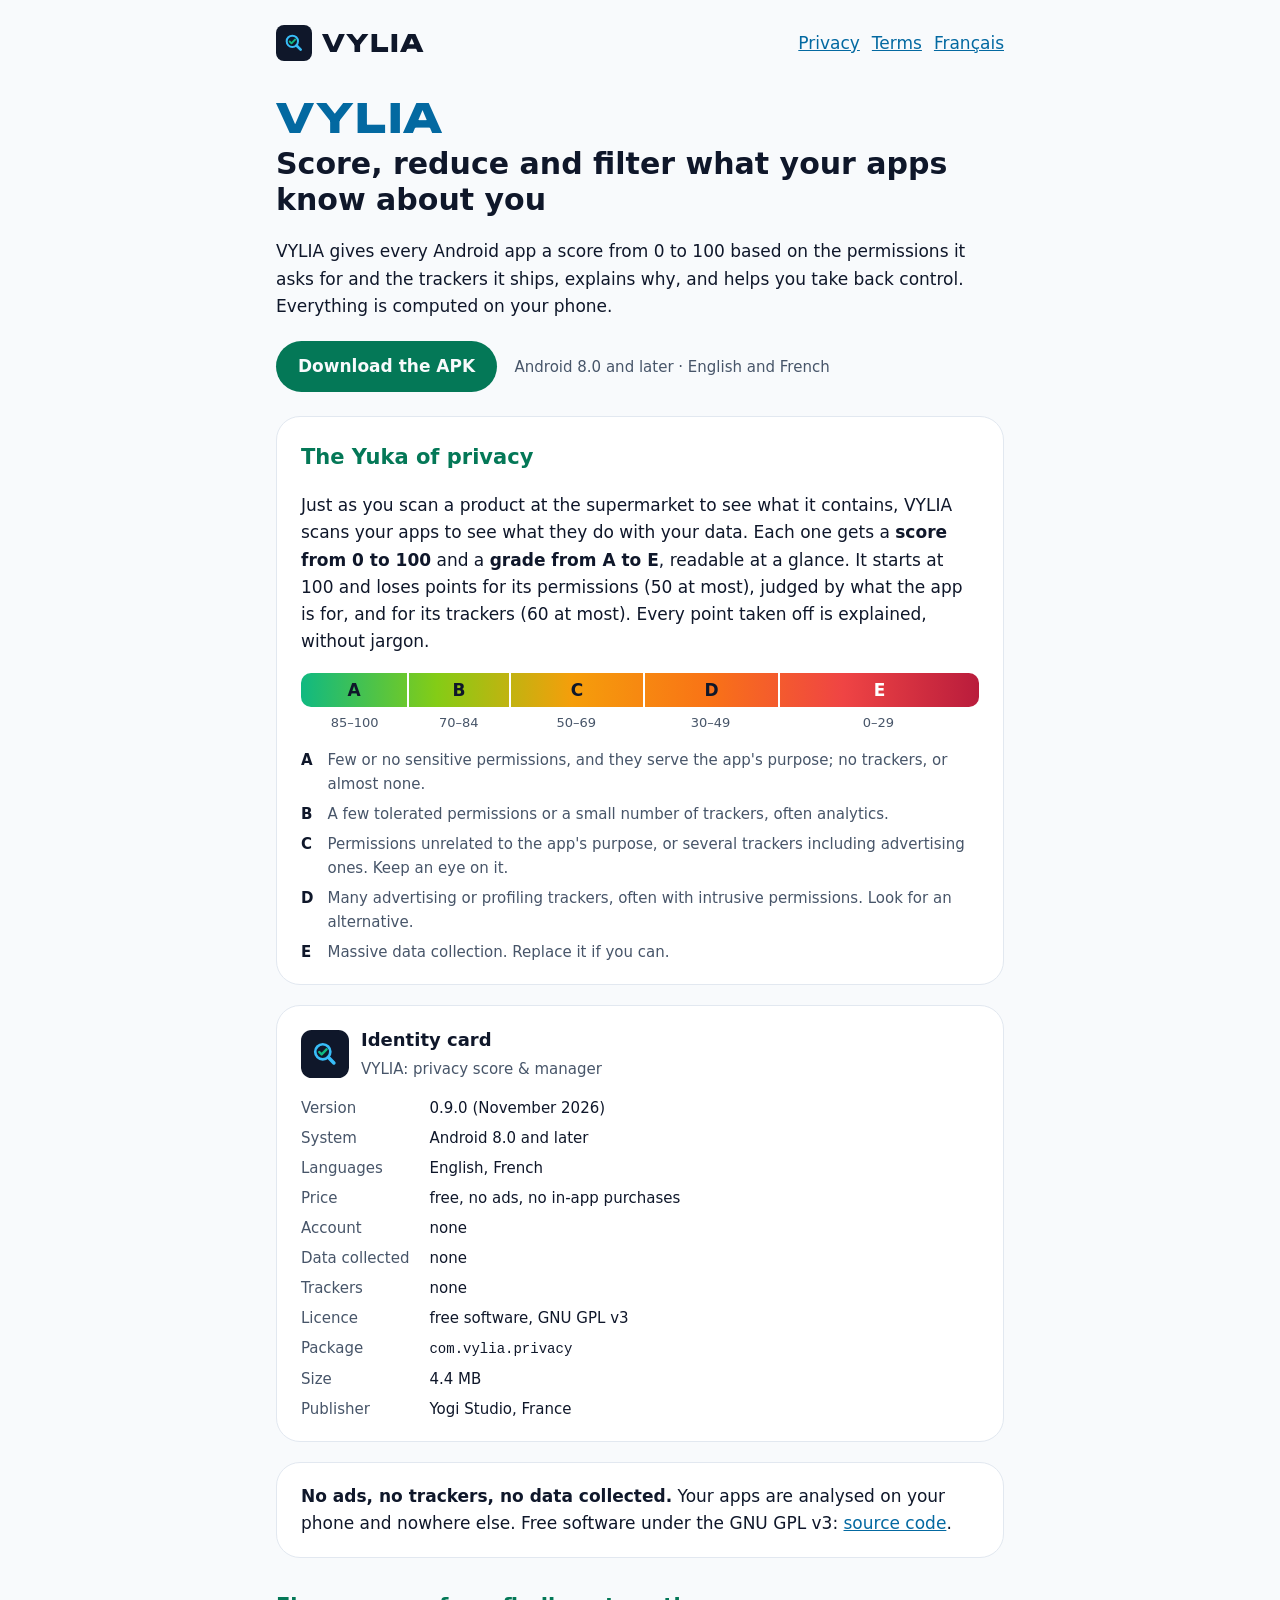
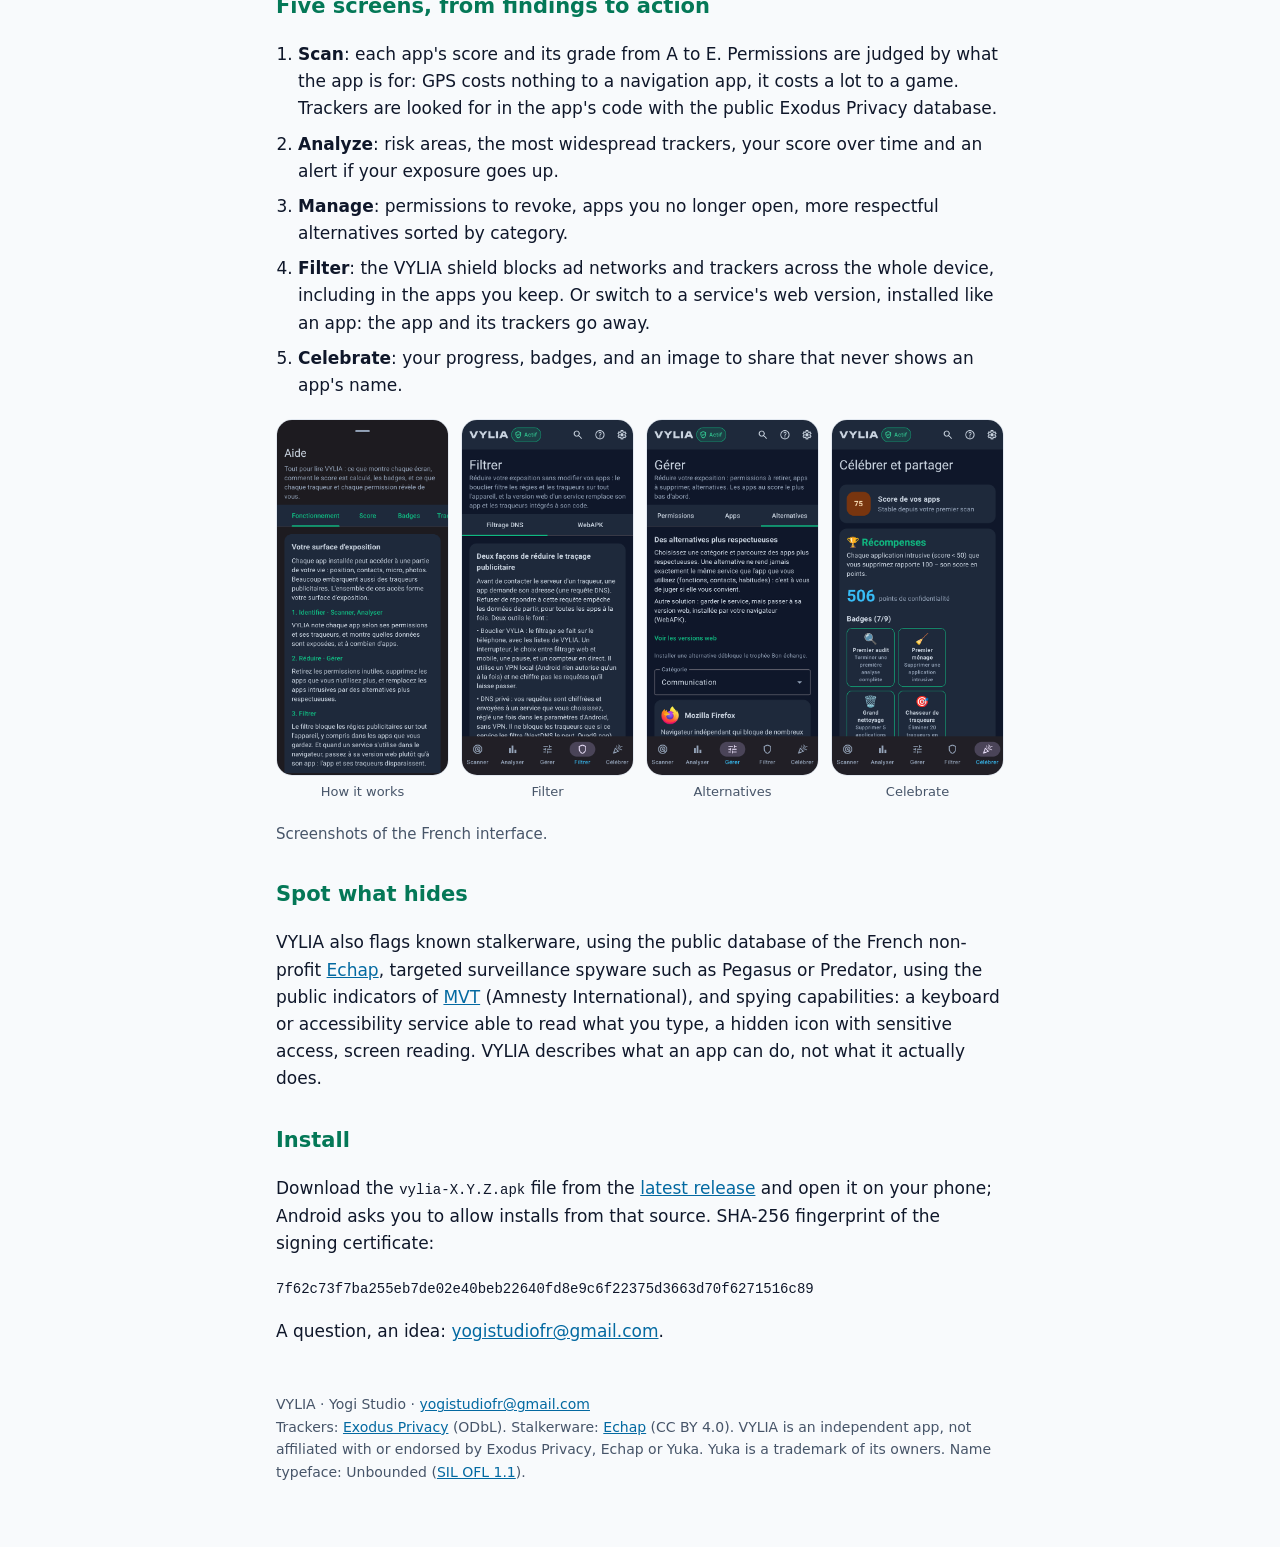
==== index.html @ 3c00b160 "Logiciels espions de surveillance ciblée (indicateurs MVT) : accueil, confidentialité, conditions Co" ====
<!doctype html>
<html lang="en">
<head>
<meta charset="utf-8">
<meta name="viewport" content="width=device-width, initial-scale=1">
<meta http-equiv="Content-Security-Policy" content="default-src 'none'; style-src 'self'; img-src 'self'; font-src 'self'; base-uri 'none'; form-action 'none'">
<meta name="referrer" content="no-referrer">
<title>VYLIA: privacy score &amp; manager</title>
<meta name="description" content="VYLIA scores your Android apps by their permissions and trackers, helps you clean up and filters ad networks. 100% on your phone, free software.">
<link rel="icon" href="assets/logo.svg" type="image/svg+xml">
<link rel="stylesheet" href="style.css">
</head>
<body>
<main>
<header>
  <a class="logo" href="./"><img src="assets/logo.svg" alt="" width="36" height="36"><span class="wordmark">VYLIA</span></a>
  <nav><a href="privacy.html">Privacy</a><a href="terms.html">Terms</a><a href="fr/" hreflang="fr" lang="fr">Français</a></nav>
</header>

<h1><span class="wordmark">VYLIA</span>Score, reduce and filter what your apps know about you</h1>
<p>VYLIA gives every Android app a score from 0 to 100 based on the permissions it asks for and the trackers it ships,
explains why, and helps you take back control. Everything is computed on your phone.</p>
<p><a class="button" href="https://github.com/GuillaumeCHR/VYLIA/releases/latest">Download the APK</a>
<span class="muted">Android 8.0 and later · English and French</span></p>

<section class="card" aria-labelledby="pitch-en">
  <h2 id="pitch-en">The Yuka of privacy</h2>
  <p>Just as you scan a product at the supermarket to see what it contains, VYLIA scans your apps to see what they do with
  your data. Each one gets a <strong>score from 0 to 100</strong> and a <strong>grade from A to E</strong>, readable at a
  glance. It starts at 100 and loses points for its permissions (50 at most), judged by what the app is for, and for its
  trackers (60 at most). Every point taken off is explained, without jargon.</p>
  <div class="scale" role="img" aria-label="Grade scale: A from 85 to 100, B from 70 to 84, C from 50 to 69, D from 30 to 49, E from 0 to 29">
    <span class="band-a">A</span><span class="band-b">B</span><span class="band-c">C</span><span class="band-d">D</span><span class="band-e">E</span>
  </div>
  <div class="scale-legend" aria-hidden="true"><span class="band-a">85–100</span><span class="band-b">70–84</span><span class="band-c">50–69</span><span class="band-d">30–49</span><span class="band-e">0–29</span></div>
  <dl class="grades">
    <dt>A</dt><dd>Few or no sensitive permissions, and they serve the app's purpose; no trackers, or almost none.</dd>
    <dt>B</dt><dd>A few tolerated permissions or a small number of trackers, often analytics.</dd>
    <dt>C</dt><dd>Permissions unrelated to the app's purpose, or several trackers including advertising ones. Keep an eye on it.</dd>
    <dt>D</dt><dd>Many advertising or profiling trackers, often with intrusive permissions. Look for an alternative.</dd>
    <dt>E</dt><dd>Massive data collection. Replace it if you can.</dd>
  </dl>
</section>

<section class="card" aria-labelledby="idcard-en">
  <div class="idcard-title"><img src="assets/logo.svg" alt="" width="48" height="48">
    <div><strong id="idcard-en">Identity card</strong><span class="muted">VYLIA: privacy score &amp; manager</span></div></div>
  <dl class="idcard">
    <dt>Version</dt><dd>0.9.0 (November 2026)</dd>
    <dt>System</dt><dd>Android 8.0 and later</dd>
    <dt>Languages</dt><dd>English, French</dd>
    <dt>Price</dt><dd>free, no ads, no in-app purchases</dd>
    <dt>Account</dt><dd>none</dd>
    <dt>Data collected</dt><dd>none</dd>
    <dt>Trackers</dt><dd>none</dd>
    <dt>Licence</dt><dd>free software, GNU GPL v3</dd>
    <dt>Package</dt><dd><code>com.vylia.privacy</code></dd>
    <dt>Size</dt><dd>4.4 MB</dd>
    <dt>Publisher</dt><dd>Yogi Studio, France</dd>
  </dl>
</section>

<div class="card">
  <strong>No ads, no trackers, no data collected.</strong> Your apps are analysed on your phone and nowhere else.
  Free software under the GNU GPL v3: <a href="https://github.com/GuillaumeCHR/VYLIA">source code</a>.
</div>

<h2>Five screens, from findings to action</h2>
<ol class="steps">
  <li><strong>Scan</strong>: each app's score and its grade from A to E. Permissions are judged by what the app is for:
    GPS costs nothing to a navigation app, it costs a lot to a game. Trackers are looked for in the app's code with the
    public Exodus Privacy database.</li>
  <li><strong>Analyze</strong>: risk areas, the most widespread trackers, your score over time and an alert if your
    exposure goes up.</li>
  <li><strong>Manage</strong>: permissions to revoke, apps you no longer open, more respectful alternatives sorted by
    category.</li>
  <li><strong>Filter</strong>: the VYLIA shield blocks ad networks and trackers across the whole device, including in the
    apps you keep. Or switch to a service's web version, installed like an app: the app and its trackers go away.</li>
  <li><strong>Celebrate</strong>: your progress, badges, and an image to share that never shows an app's name.</li>
</ol>

<div class="shots">
  <figure><img src="screenshots/aide-fonctionnement.png" width="540" height="1119" alt="How VYLIA works: your exposure surface, then Identify, Reduce, Filter (French interface)"><figcaption>How it works</figcaption></figure>
  <figure><img src="screenshots/filtrer.png" width="540" height="1119" alt="Filter: the VYLIA shield and private DNS (French interface)"><figcaption>Filter</figcaption></figure>
  <figure><img src="screenshots/alternatives.png" width="540" height="1119" alt="Alternatives by category, with their Google Play rating (French interface)"><figcaption>Alternatives</figcaption></figure>
  <figure><img src="screenshots/celebrer.png" width="540" height="1119" alt="Celebrate and share: score, points and badges (French interface)"><figcaption>Celebrate</figcaption></figure>
</div>
<p class="muted">Screenshots of the French interface.</p>

<h2>Spot what hides</h2>
<p>VYLIA also flags known stalkerware, using the public database of the French non-profit
<a href="https://echap.eu.org/">Echap</a>, targeted surveillance spyware such as Pegasus or Predator, using the public
indicators of <a href="https://github.com/mvt-project/mvt-indicators">MVT</a> (Amnesty International), and spying capabilities: a keyboard or accessibility service able to read
what you type, a hidden icon with sensitive access, screen reading. VYLIA describes what an app can do, not what it
actually does.</p>

<h2>Install</h2>
<p>Download the <code>vylia-X.Y.Z.apk</code> file from the
<a href="https://github.com/GuillaumeCHR/VYLIA/releases/latest">latest release</a> and open it on your phone; Android
asks you to allow installs from that source. SHA-256 fingerprint of the signing certificate:</p>
<p><code>7f62c73f7ba255eb7de02e40beb22640fd8e9c6f22375d3663d70f6271516c89</code></p>
<p>A question, an idea: <a href="mailto:yogistudiofr@gmail.com">yogistudiofr@gmail.com</a>.</p>

<footer>VYLIA · Yogi Studio · <a href="mailto:yogistudiofr@gmail.com">yogistudiofr@gmail.com</a><br>
Trackers: <a href="https://exodus-privacy.eu.org/">Exodus Privacy</a> (ODbL). Stalkerware: <a href="https://echap.eu.org/">Echap</a> (CC BY 4.0).
VYLIA is an independent app, not affiliated with or endorsed by Exodus Privacy, Echap or Yuka. Yuka is a trademark of its owners.
Name typeface: Unbounded (<a href="assets/unbounded-OFL.txt">SIL OFL 1.1</a>).</footer>
</main>
</body>
</html>
---- style.css ----
@font-face { font-family: "Unbounded VYLIA"; src: url("assets/unbounded-vylia.woff2") format("woff2"); font-weight: 400 900; font-display: swap; }
:root { --bg: #F8FAFC; --surface: #FFFFFF; --text: #0F172A; --muted: #475569; --primary: #047857; --accent: #0369A1; --line: #E2E8F0; }
@media (prefers-color-scheme: dark) { :root { --bg: #0F172A; --surface: #1E293B; --text: #E2E8F0; --muted: #94A3B8; --primary: #10B981; --accent: #38BDF8; --line: #334155; } }
* { box-sizing: border-box; }
body { margin: 0; background: var(--bg); color: var(--text); font: 17px/1.6 system-ui, -apple-system, "Segoe UI", Roboto, sans-serif; }
main { max-width: 760px; margin: 0 auto; padding: 24px 16px 64px; }
header { display: flex; justify-content: space-between; align-items: center; gap: 12px; flex-wrap: wrap; }
.logo { display: inline-flex; align-items: center; gap: 10px; text-decoration: none; color: var(--text); }
.logo img { width: 36px; height: 36px; }
.wordmark { font-family: "Unbounded VYLIA", system-ui, sans-serif; font-weight: 800; font-size: 24px; letter-spacing: .04em; }
nav a { color: var(--accent); margin-left: 12px; }
h1 { font-size: 30px; line-height: 1.2; margin-top: 32px; }
h1 .wordmark { display: block; font-size: 40px; color: var(--accent); margin-bottom: 4px; }
h2 { font-size: 21px; margin-top: 32px; color: var(--primary); }
.card { background: var(--surface); border: 1px solid var(--line); border-radius: 24px; padding: 20px 24px; margin: 20px 0; }
.muted { color: var(--muted); font-size: 15px; }
a { color: var(--accent); }
code { font-size: 14px; word-break: break-all; }
.button { display: inline-block; background: var(--primary); color: var(--bg); font-weight: 600; text-decoration: none; padding: 12px 22px; border-radius: 999px; margin: 4px 12px 4px 0; }
.steps { padding-left: 22px; }
.steps li { margin: 8px 0; }
.shots { display: grid; grid-template-columns: repeat(4, 1fr); gap: 12px; margin: 20px 0; }
.shots figure { margin: 0; }
.shots img { width: 100%; height: auto; border-radius: 16px; border: 1px solid var(--line); display: block; }
.shots figcaption { font-size: 13px; color: var(--muted); text-align: center; margin-top: 6px; }
@media (max-width: 560px) { .shots { grid-template-columns: 1fr 1fr; } }
footer { margin-top: 48px; font-size: 14px; color: var(--muted); }
.idcard { display: grid; grid-template-columns: auto 1fr; gap: 6px 20px; margin: 0; }
.idcard dt { color: var(--muted); font-size: 15px; }
.idcard dd { margin: 0; font-size: 15px; }
.idcard-title { display: flex; align-items: center; gap: 12px; margin-bottom: 14px; }
.idcard-title img { width: 48px; height: 48px; }
.idcard-title strong { display: block; font-size: 18px; }
@media (max-width: 480px) { .idcard { grid-template-columns: 1fr; gap: 0; } .idcard dd { margin-bottom: 8px; } }
.scale { display: flex; height: 34px; border-radius: 10px; overflow: hidden; margin: 18px 0 6px;
  background: linear-gradient(90deg, #10B981 0%, #84CC16 20%, #F59E0B 40%, #F97316 60%, #EF4444 80%, #B91C3C 100%); }
.scale span { display: grid; place-items: center; font-weight: 800; color: #0F172A; border-right: 2px solid var(--surface); }
.scale span:last-child { border-right: 0; color: #FFFFFF; }
.band-a { flex: 16; } .band-b { flex: 15; } .band-c { flex: 20; } .band-d { flex: 20; } .band-e { flex: 30; }
.scale-legend { display: flex; text-align: center; font-size: 13px; color: var(--muted); margin-bottom: 14px; }
.grades { display: grid; grid-template-columns: auto 1fr; gap: 6px 14px; margin: 0; font-size: 15px; }
.grades dt { font-weight: 800; }
.grades dd { margin: 0; color: var(--muted); }
.card h2 { margin-top: 4px; }
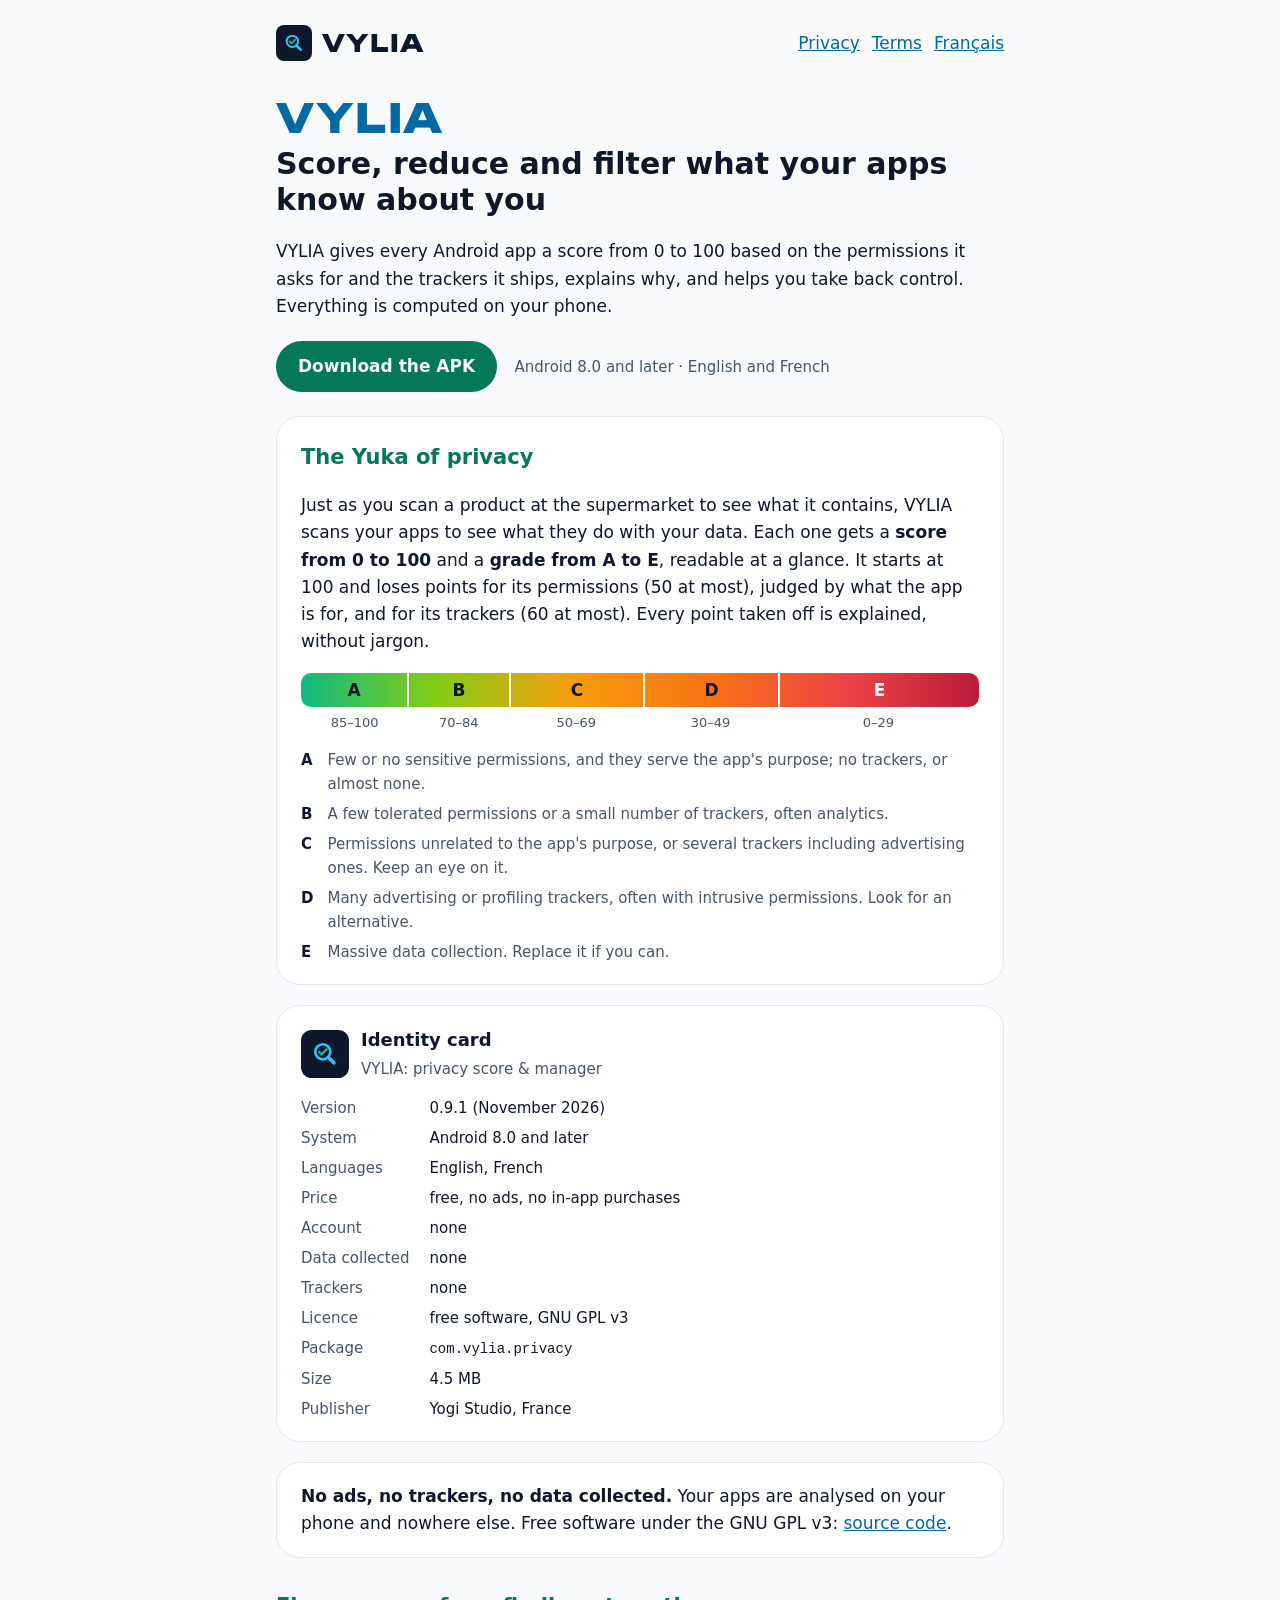
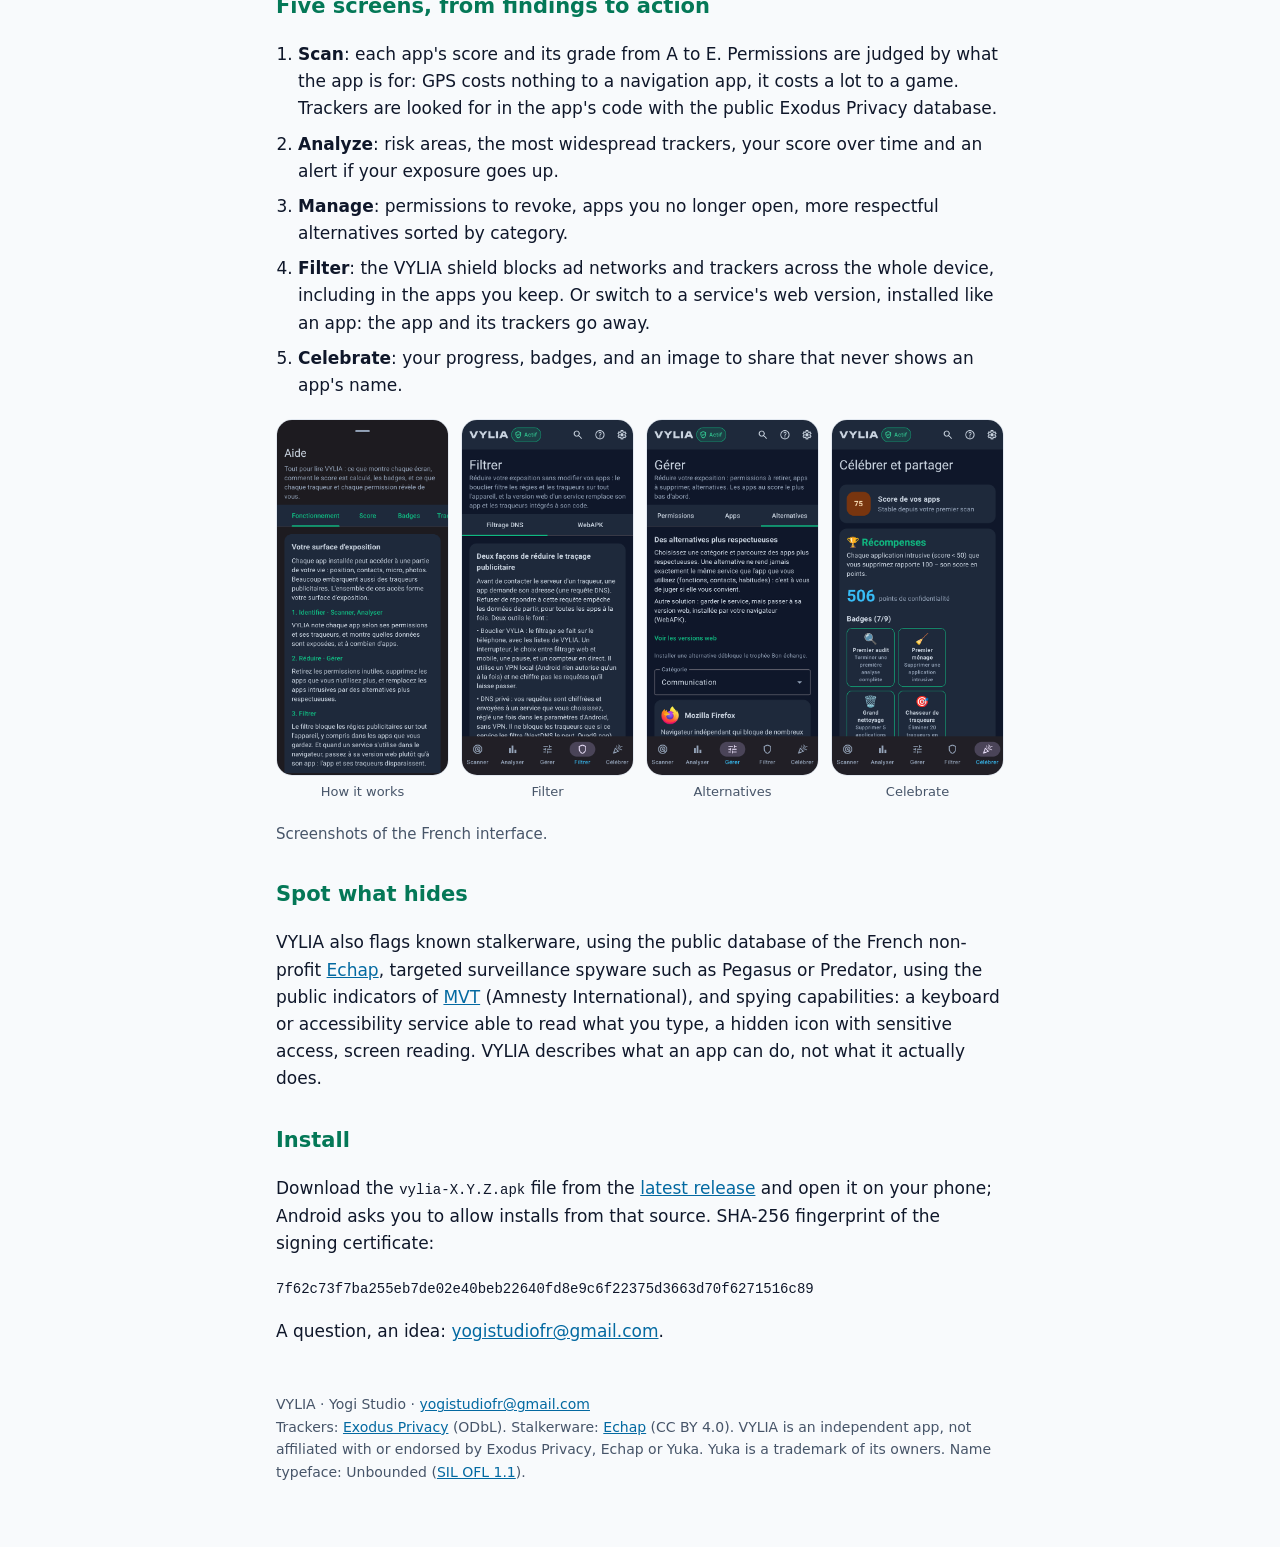
==== commit 743b16a8: "Carte d'identité : version 0.9.1 Co-Authored-By: Claude Opus 5.5 <noreply@anthropic.com>" ====
--- a/index.html
+++ b/index.html
@@ -46,7 +46,7 @@
   <div class="idcard-title"><img src="assets/logo.svg" alt="" width="48" height="48">
     <div><strong id="idcard-en">Identity card</strong><span class="muted">VYLIA: privacy score &amp; manager</span></div></div>
   <dl class="idcard">
-    <dt>Version</dt><dd>0.9.0 (November 2026)</dd>
+    <dt>Version</dt><dd>0.9.1 (November 2026)</dd>
     <dt>System</dt><dd>Android 8.0 and later</dd>
     <dt>Languages</dt><dd>English, French</dd>
     <dt>Price</dt><dd>free, no ads, no in-app purchases</dd>
@@ -55,7 +55,7 @@
     <dt>Trackers</dt><dd>none</dd>
     <dt>Licence</dt><dd>free software, GNU GPL v3</dd>
     <dt>Package</dt><dd><code>com.vylia.privacy</code></dd>
-    <dt>Size</dt><dd>4.4 MB</dd>
+    <dt>Size</dt><dd>4.5 MB</dd>
     <dt>Publisher</dt><dd>Yogi Studio, France</dd>
   </dl>
 </section>
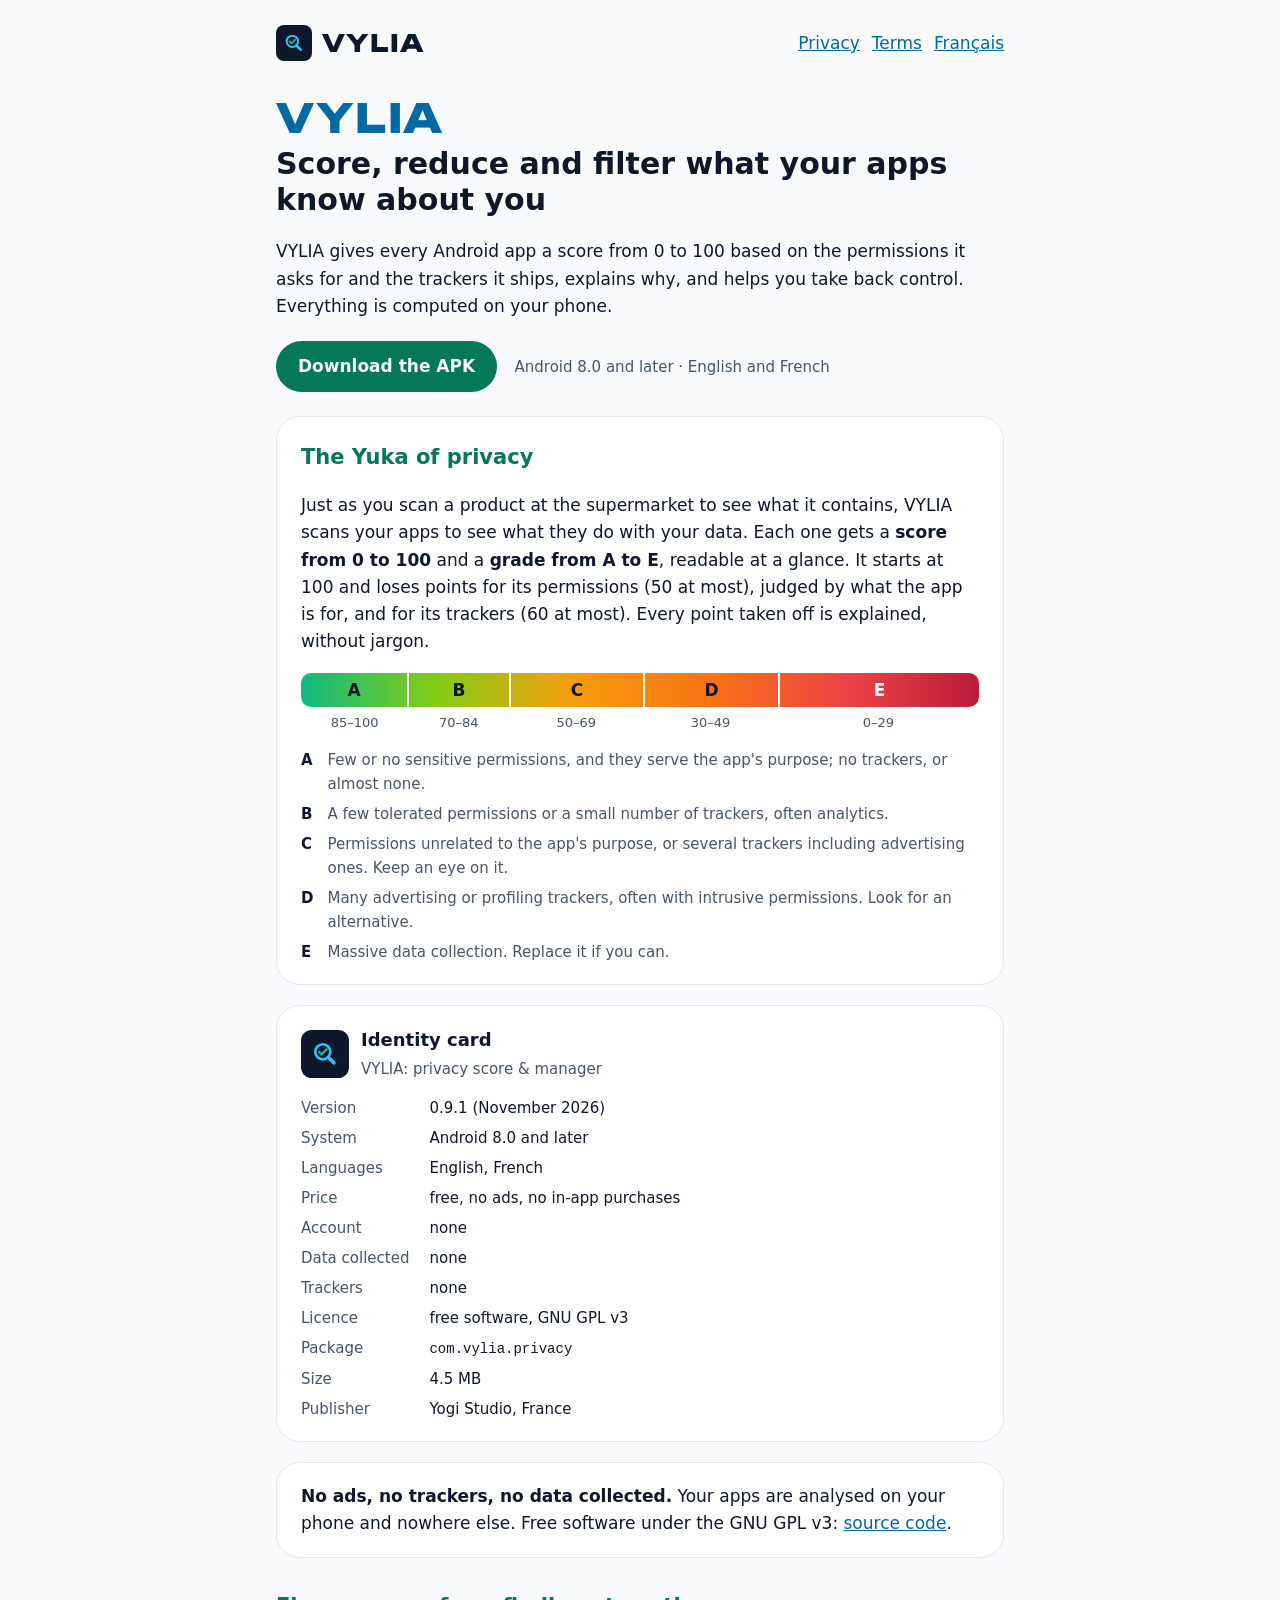
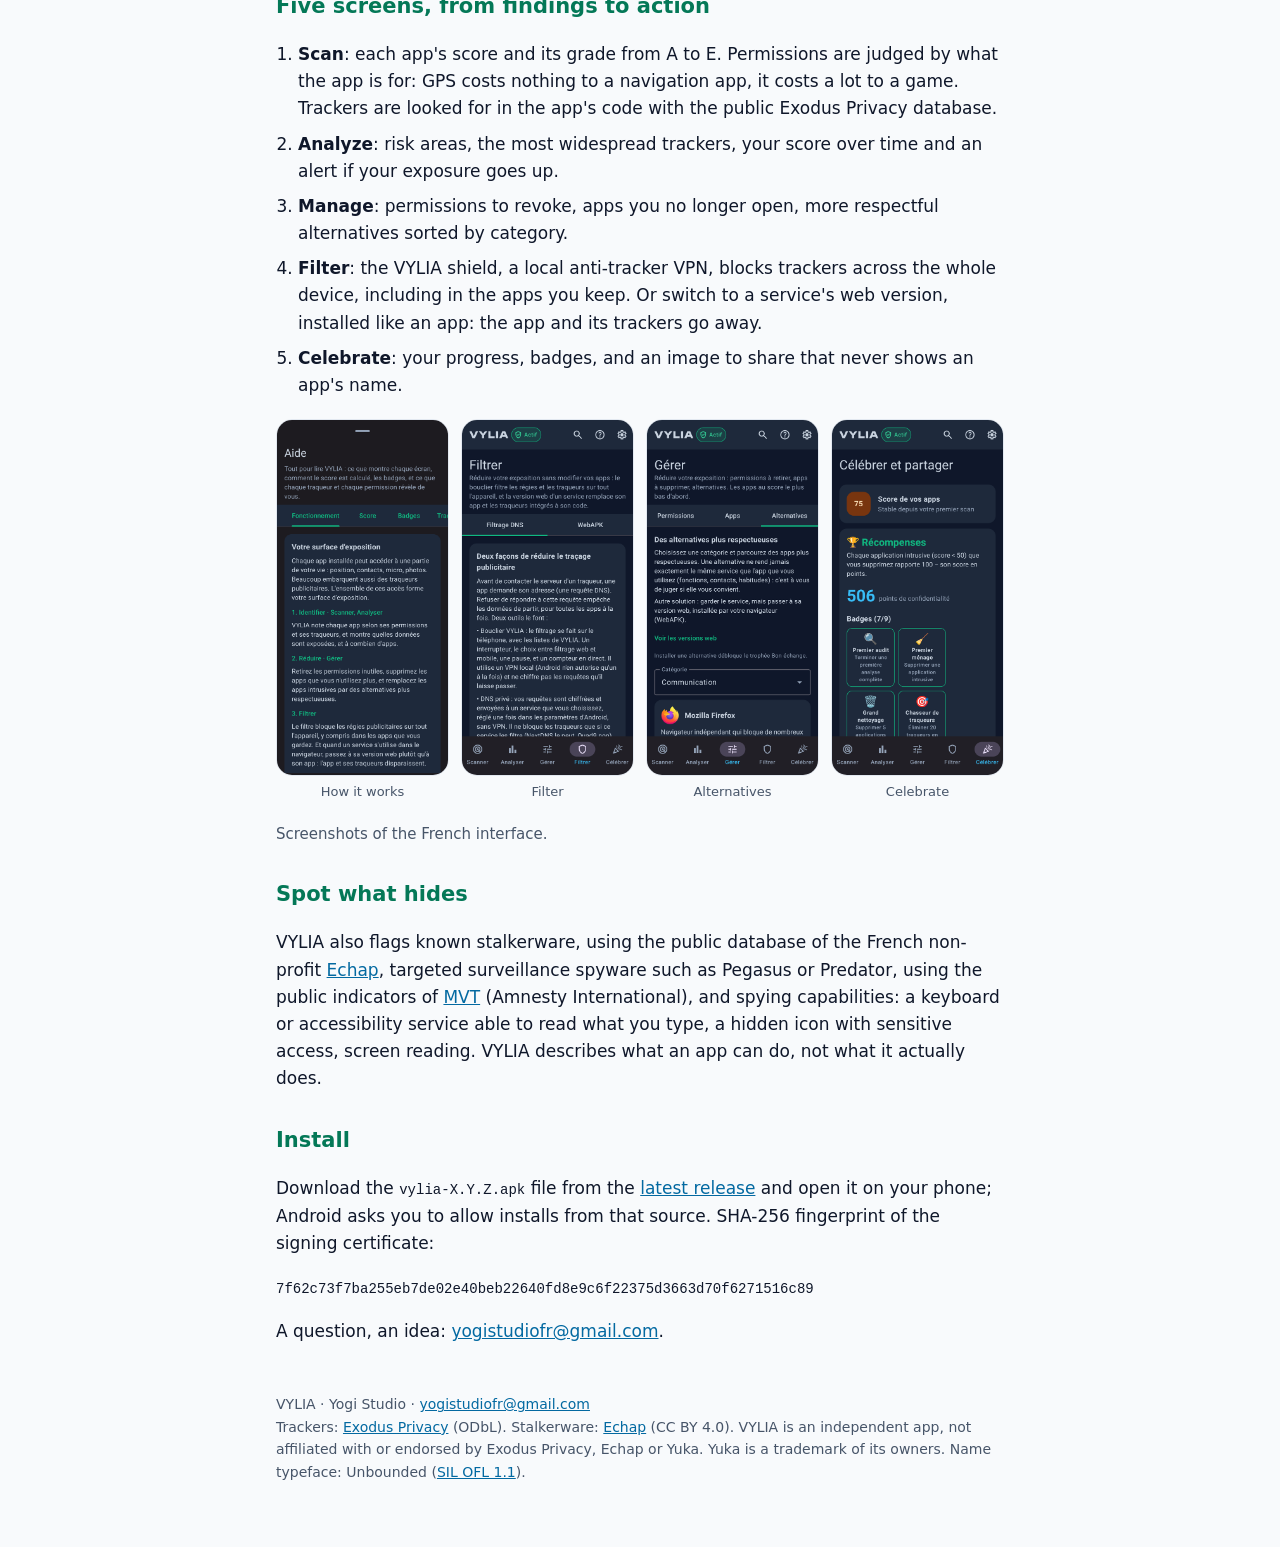
==== commit 1096c884: "Shield described as a local anti-tracker VPN, no ad mentions Co-Authored-By: Claude Opus 5.5 <norepl" ====
--- a/index.html
+++ b/index.html
@@ -6,7 +6,7 @@
 <meta http-equiv="Content-Security-Policy" content="default-src 'none'; style-src 'self'; img-src 'self'; font-src 'self'; base-uri 'none'; form-action 'none'">
 <meta name="referrer" content="no-referrer">
 <title>VYLIA: privacy score &amp; manager</title>
-<meta name="description" content="VYLIA scores your Android apps by their permissions and trackers, helps you clean up and filters ad networks. 100% on your phone, free software.">
+<meta name="description" content="VYLIA scores your Android apps by their permissions and trackers, helps you clean up and blocks trackers with a local anti-tracker VPN. 100% on your phone, free software.">
 <link rel="icon" href="assets/logo.svg" type="image/svg+xml">
 <link rel="stylesheet" href="style.css">
 </head>
@@ -74,8 +74,8 @@
     exposure goes up.</li>
   <li><strong>Manage</strong>: permissions to revoke, apps you no longer open, more respectful alternatives sorted by
     category.</li>
-  <li><strong>Filter</strong>: the VYLIA shield blocks ad networks and trackers across the whole device, including in the
-    apps you keep. Or switch to a service's web version, installed like an app: the app and its trackers go away.</li>
+  <li><strong>Filter</strong>: the VYLIA shield, a local anti-tracker VPN, blocks trackers across the whole device, including
+    in the apps you keep. Or switch to a service's web version, installed like an app: the app and its trackers go away.</li>
   <li><strong>Celebrate</strong>: your progress, badges, and an image to share that never shows an app's name.</li>
 </ol>
 
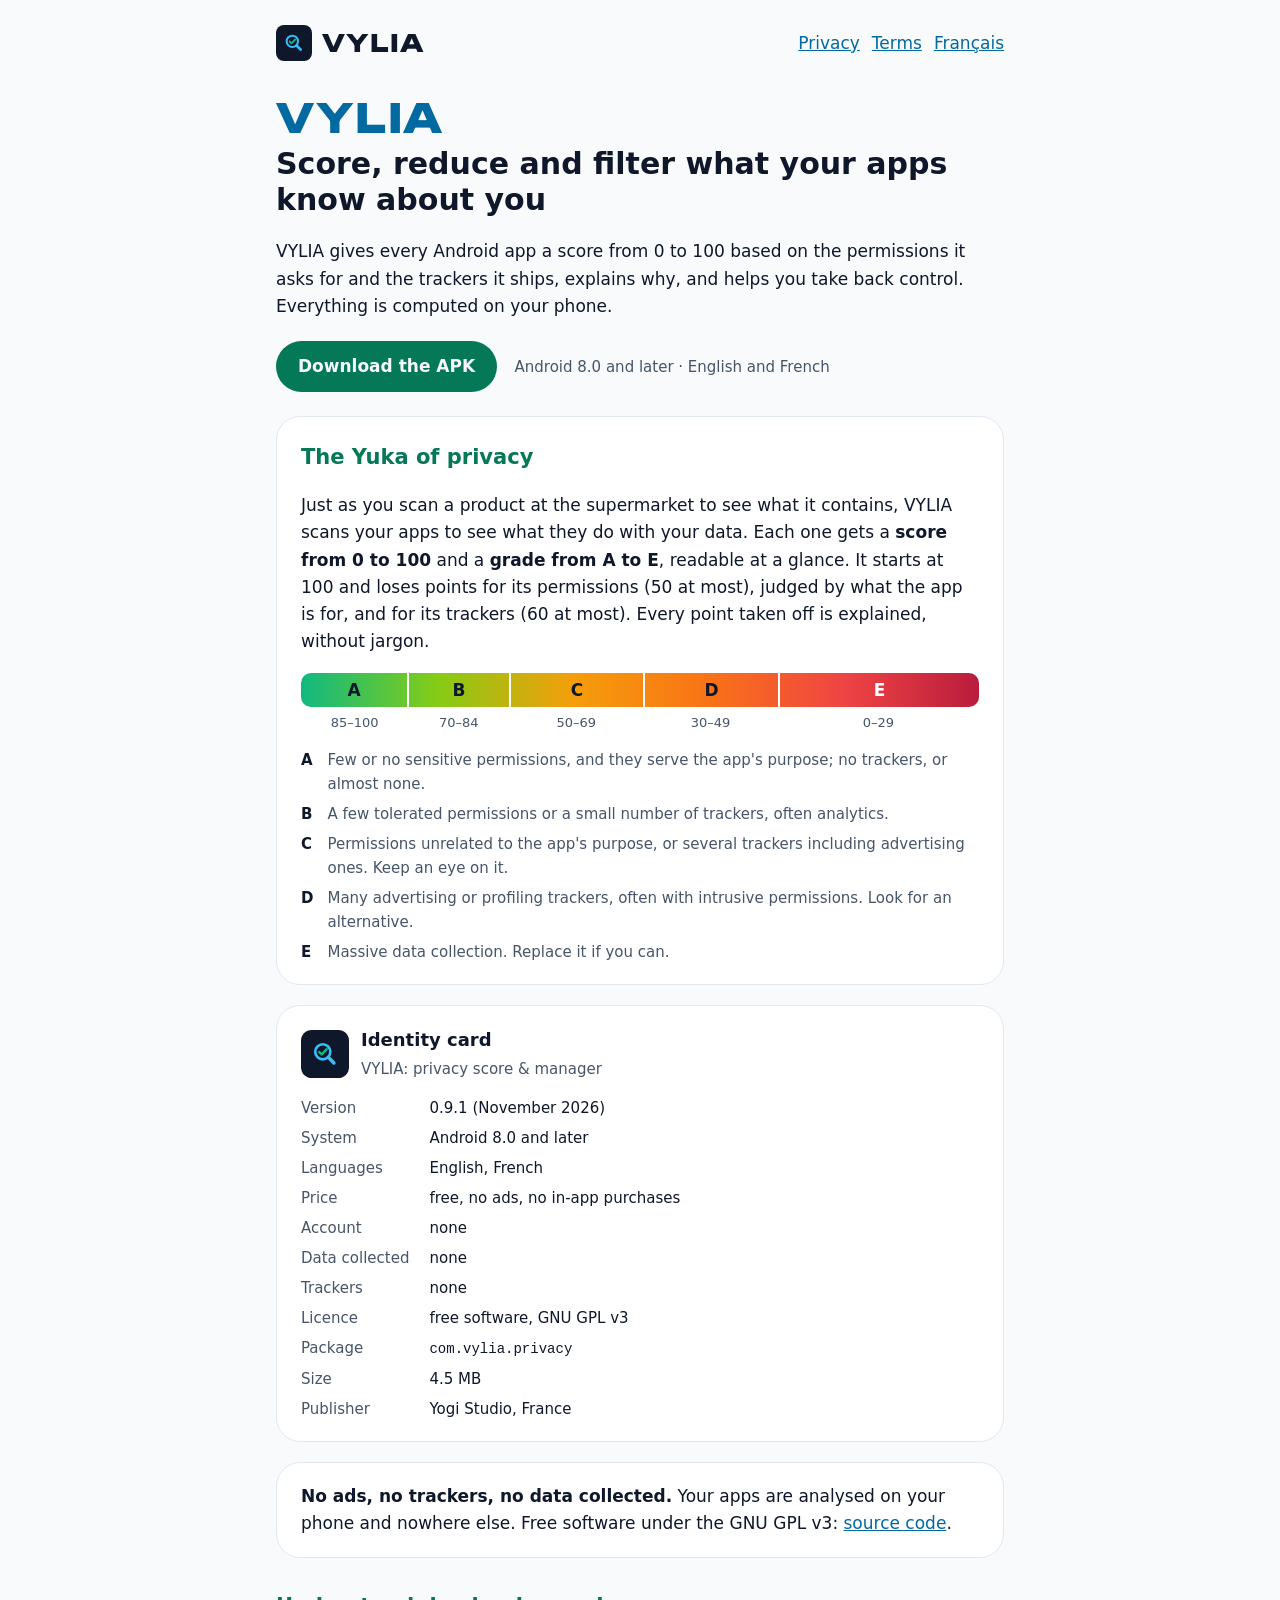
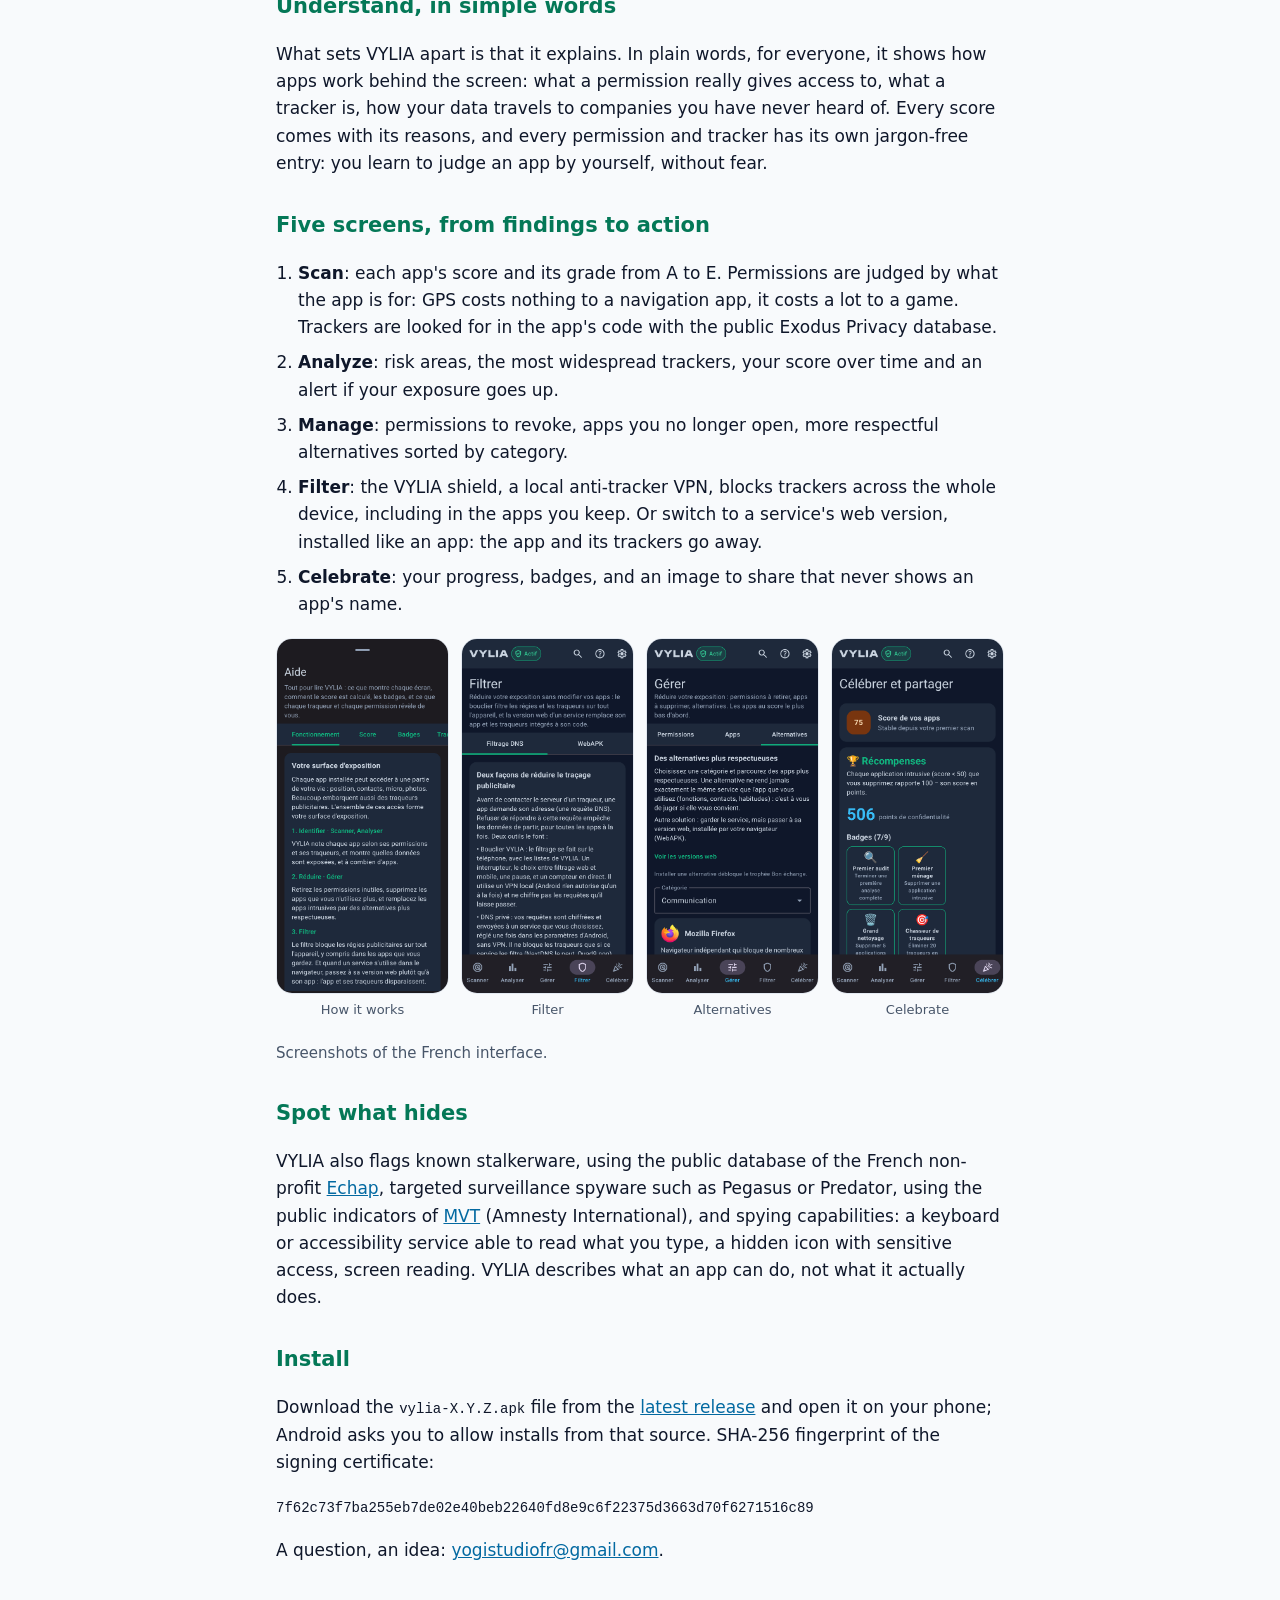
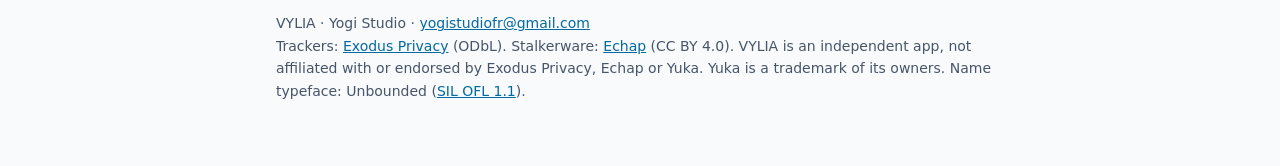
==== commit d8052969: "Understand, in simple words: VYLIA's pedagogy on the home pages Co-Authored-By: Claude Opus 5.5 <nor" ====
--- a/index.html
+++ b/index.html
@@ -65,6 +65,12 @@
   Free software under the GNU GPL v3: <a href="https://github.com/GuillaumeCHR/VYLIA">source code</a>.
 </div>
 
+<h2>Understand, in simple words</h2>
+<p>What sets VYLIA apart is that it explains. In plain words, for everyone, it shows how apps work behind the screen:
+what a permission really gives access to, what a tracker is, how your data travels to companies you have never heard
+of. Every score comes with its reasons, and every permission and tracker has its own jargon-free entry: you learn to
+judge an app by yourself, without fear.</p>
+
 <h2>Five screens, from findings to action</h2>
 <ol class="steps">
   <li><strong>Scan</strong>: each app's score and its grade from A to E. Permissions are judged by what the app is for:
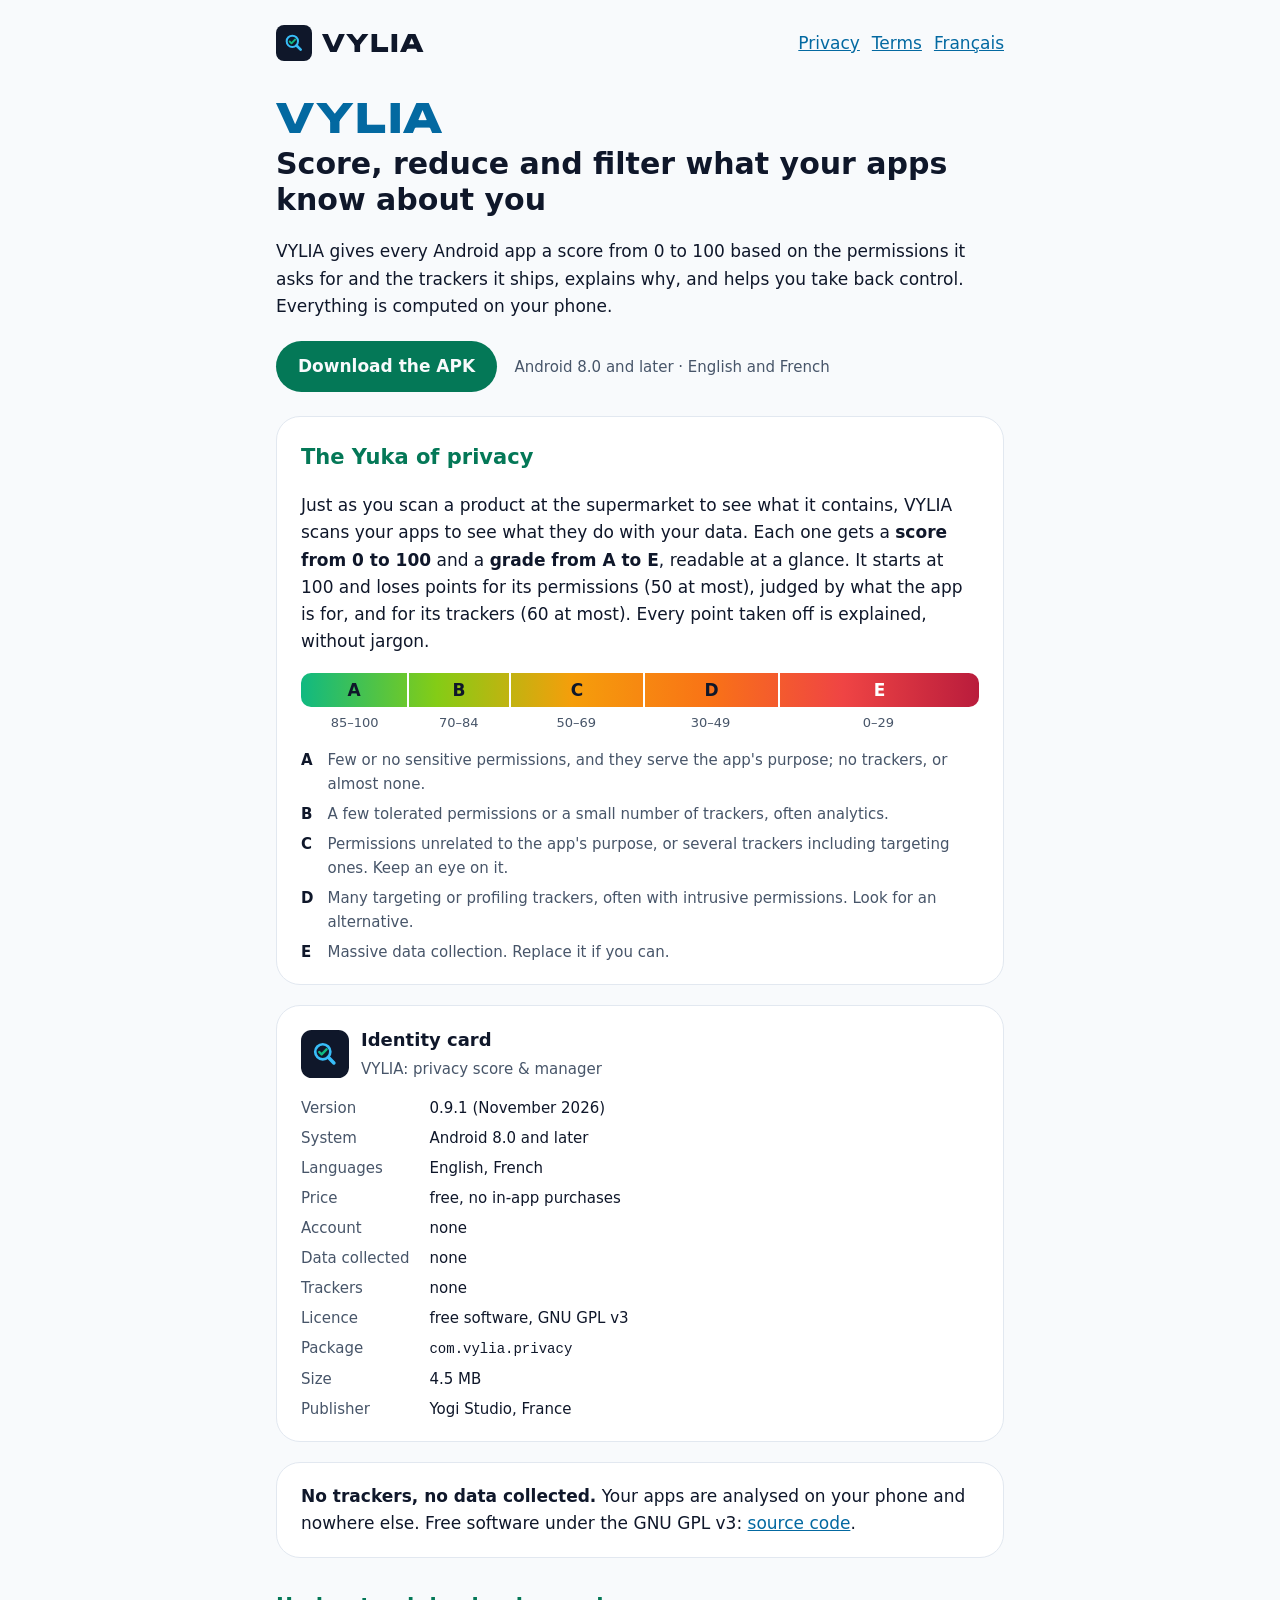
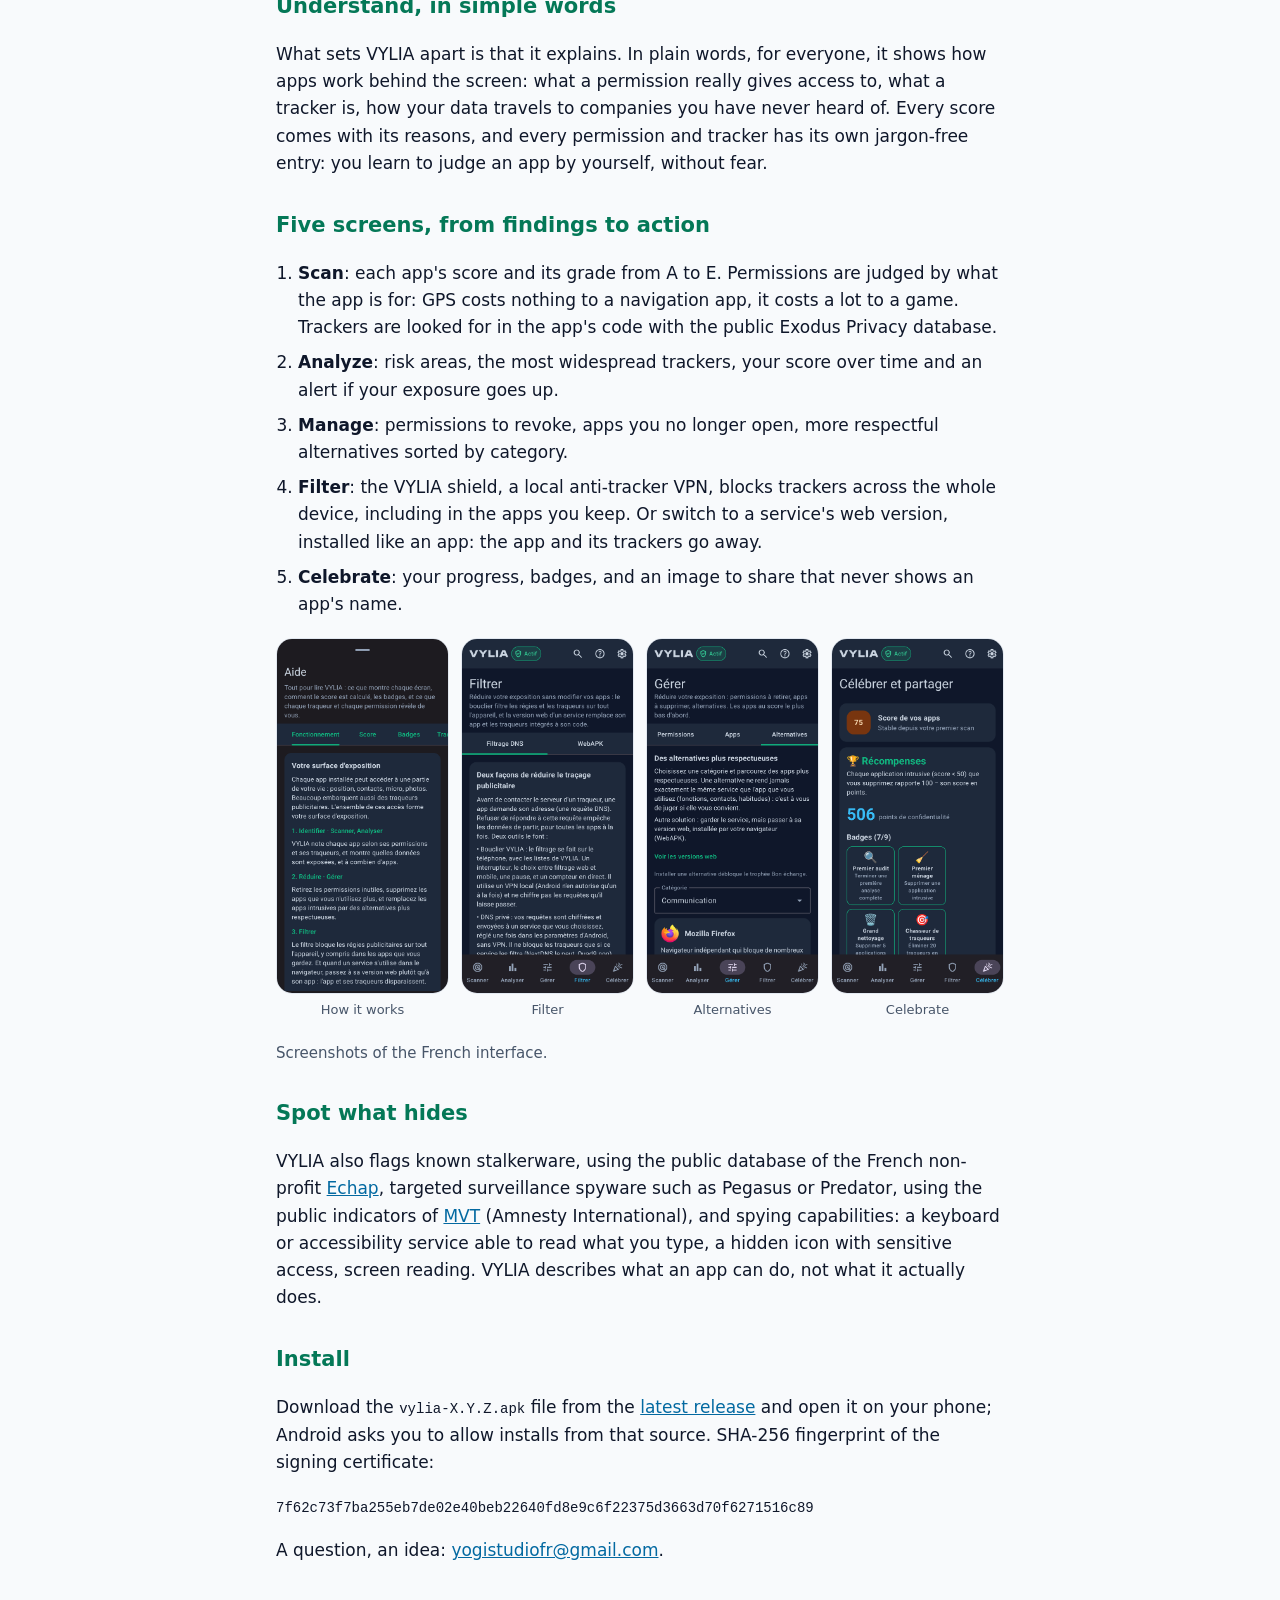
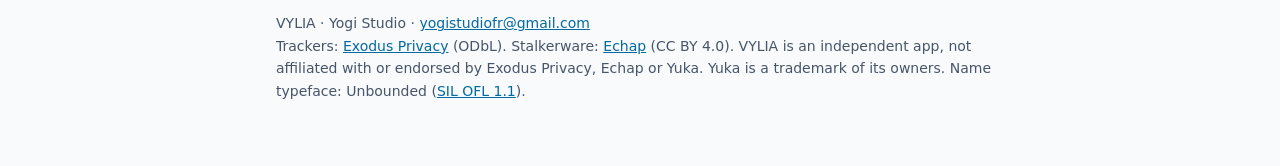
==== commit e7e6f496: "Remove ad wording from home, terms and privacy pages Co-Authored-By: Claude Opus 5.5 <noreply@anthro" ====
--- a/index.html
+++ b/index.html
@@ -36,8 +36,8 @@
   <dl class="grades">
     <dt>A</dt><dd>Few or no sensitive permissions, and they serve the app's purpose; no trackers, or almost none.</dd>
     <dt>B</dt><dd>A few tolerated permissions or a small number of trackers, often analytics.</dd>
-    <dt>C</dt><dd>Permissions unrelated to the app's purpose, or several trackers including advertising ones. Keep an eye on it.</dd>
-    <dt>D</dt><dd>Many advertising or profiling trackers, often with intrusive permissions. Look for an alternative.</dd>
+    <dt>C</dt><dd>Permissions unrelated to the app's purpose, or several trackers including targeting ones. Keep an eye on it.</dd>
+    <dt>D</dt><dd>Many targeting or profiling trackers, often with intrusive permissions. Look for an alternative.</dd>
     <dt>E</dt><dd>Massive data collection. Replace it if you can.</dd>
   </dl>
 </section>
@@ -49,7 +49,7 @@
     <dt>Version</dt><dd>0.9.1 (November 2026)</dd>
     <dt>System</dt><dd>Android 8.0 and later</dd>
     <dt>Languages</dt><dd>English, French</dd>
-    <dt>Price</dt><dd>free, no ads, no in-app purchases</dd>
+    <dt>Price</dt><dd>free, no in-app purchases</dd>
     <dt>Account</dt><dd>none</dd>
     <dt>Data collected</dt><dd>none</dd>
     <dt>Trackers</dt><dd>none</dd>
@@ -61,7 +61,7 @@
 </section>
 
 <div class="card">
-  <strong>No ads, no trackers, no data collected.</strong> Your apps are analysed on your phone and nowhere else.
+  <strong>No trackers, no data collected.</strong> Your apps are analysed on your phone and nowhere else.
   Free software under the GNU GPL v3: <a href="https://github.com/GuillaumeCHR/VYLIA">source code</a>.
 </div>
 
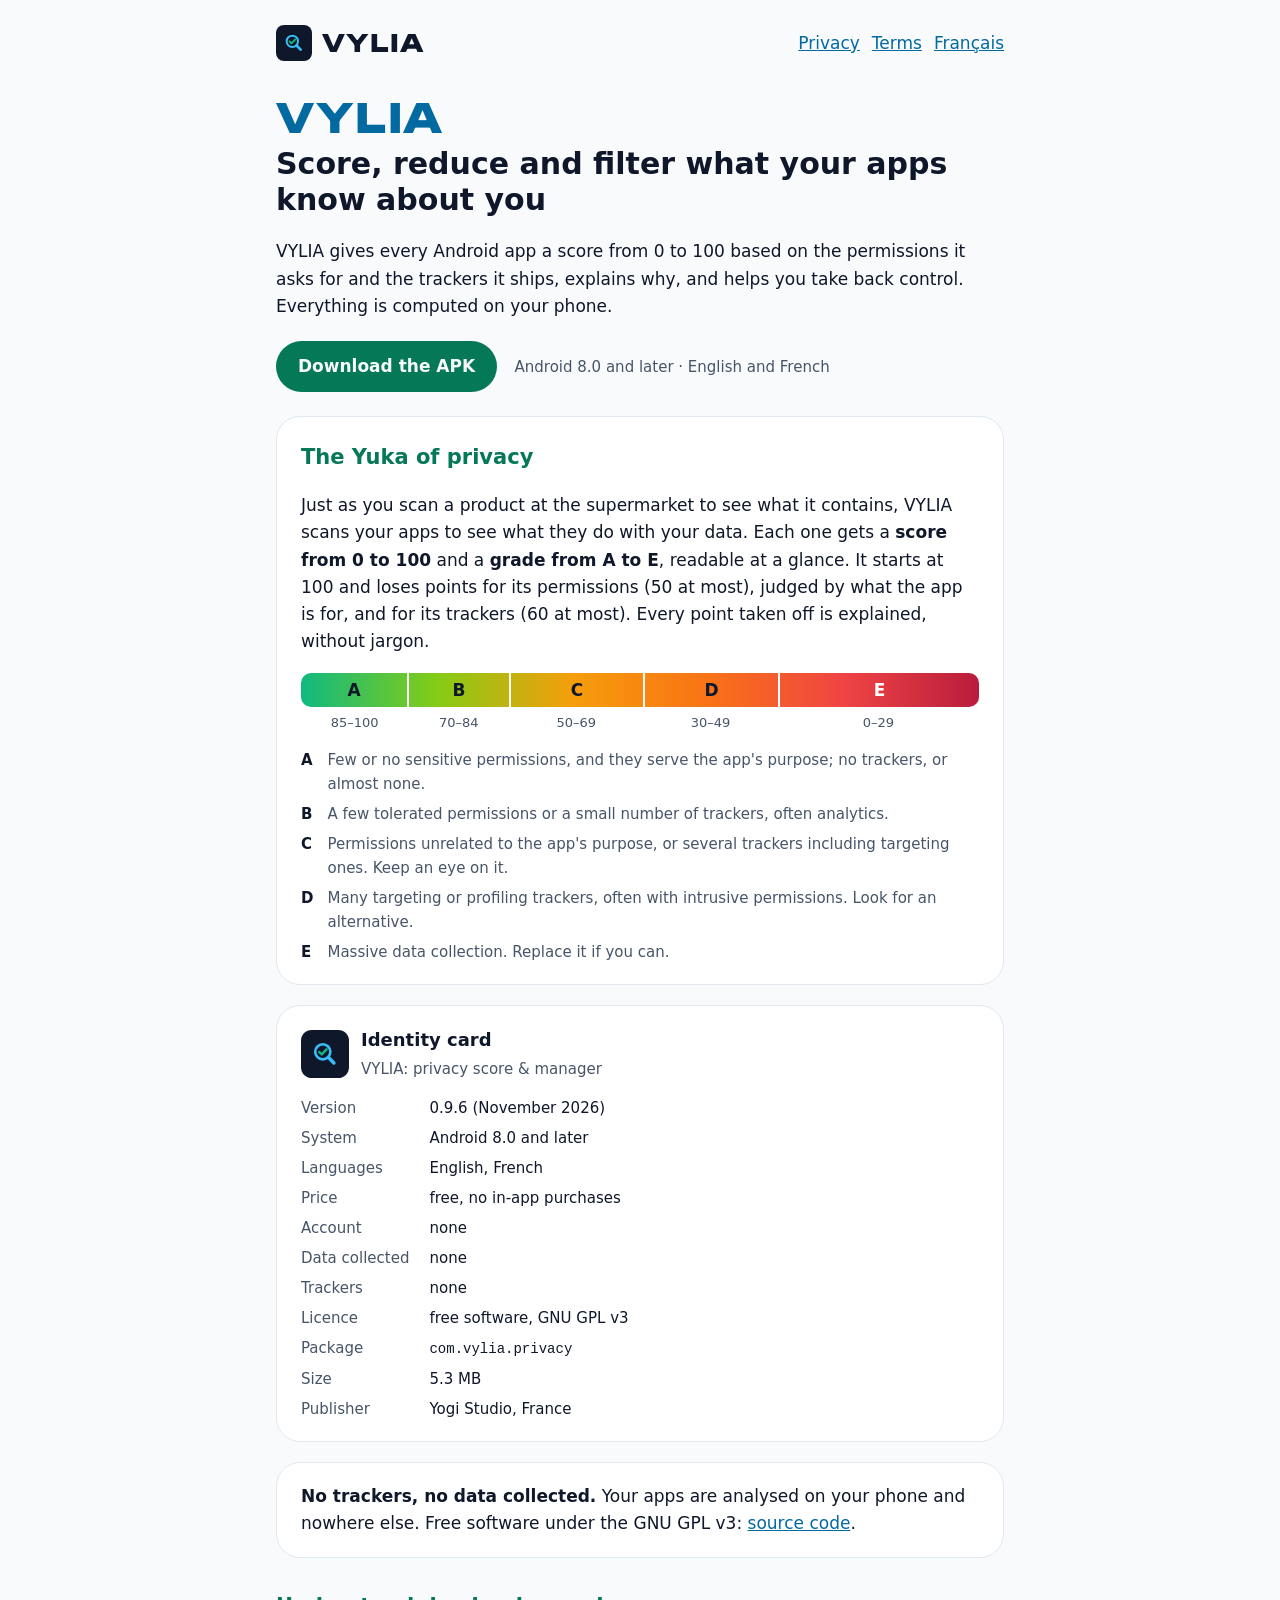
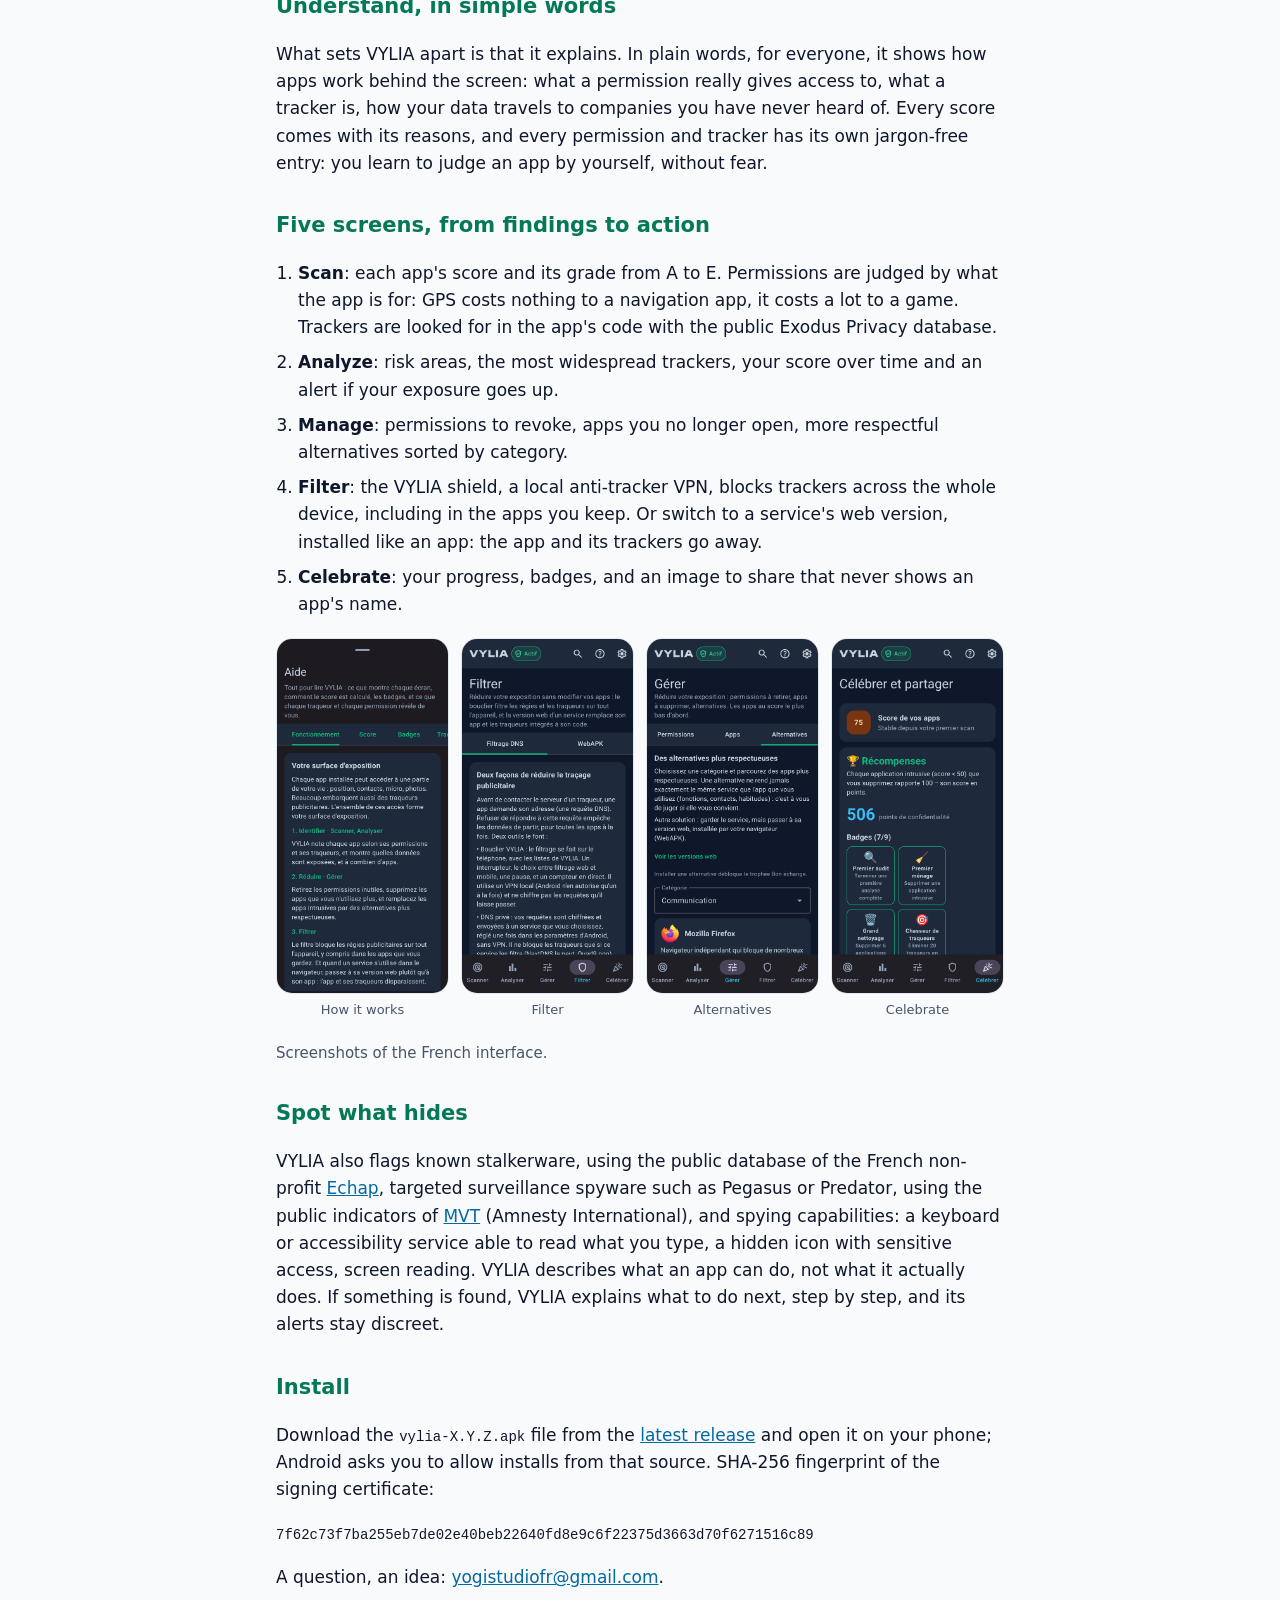
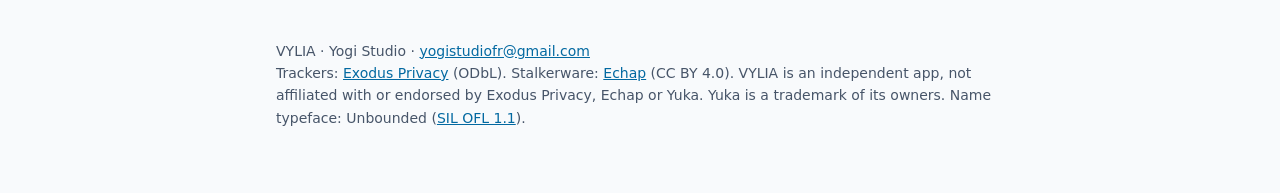
==== commit 077cd916: "Site: 0.9.6 identity card, surveillance help, updated privacy policy (new sources, update before aut" ====
--- a/index.html
+++ b/index.html
@@ -46,7 +46,7 @@
   <div class="idcard-title"><img src="assets/logo.svg" alt="" width="48" height="48">
     <div><strong id="idcard-en">Identity card</strong><span class="muted">VYLIA: privacy score &amp; manager</span></div></div>
   <dl class="idcard">
-    <dt>Version</dt><dd>0.9.1 (November 2026)</dd>
+    <dt>Version</dt><dd>0.9.6 (November 2026)</dd>
     <dt>System</dt><dd>Android 8.0 and later</dd>
     <dt>Languages</dt><dd>English, French</dd>
     <dt>Price</dt><dd>free, no in-app purchases</dd>
@@ -55,7 +55,7 @@
     <dt>Trackers</dt><dd>none</dd>
     <dt>Licence</dt><dd>free software, GNU GPL v3</dd>
     <dt>Package</dt><dd><code>com.vylia.privacy</code></dd>
-    <dt>Size</dt><dd>4.5 MB</dd>
+    <dt>Size</dt><dd>5.3 MB</dd>
     <dt>Publisher</dt><dd>Yogi Studio, France</dd>
   </dl>
 </section>
@@ -98,7 +98,7 @@
 <a href="https://echap.eu.org/">Echap</a>, targeted surveillance spyware such as Pegasus or Predator, using the public
 indicators of <a href="https://github.com/mvt-project/mvt-indicators">MVT</a> (Amnesty International), and spying capabilities: a keyboard or accessibility service able to read
 what you type, a hidden icon with sensitive access, screen reading. VYLIA describes what an app can do, not what it
-actually does.</p>
+actually does. If something is found, VYLIA explains what to do next, step by step, and its alerts stay discreet.</p>
 
 <h2>Install</h2>
 <p>Download the <code>vylia-X.Y.Z.apk</code> file from the
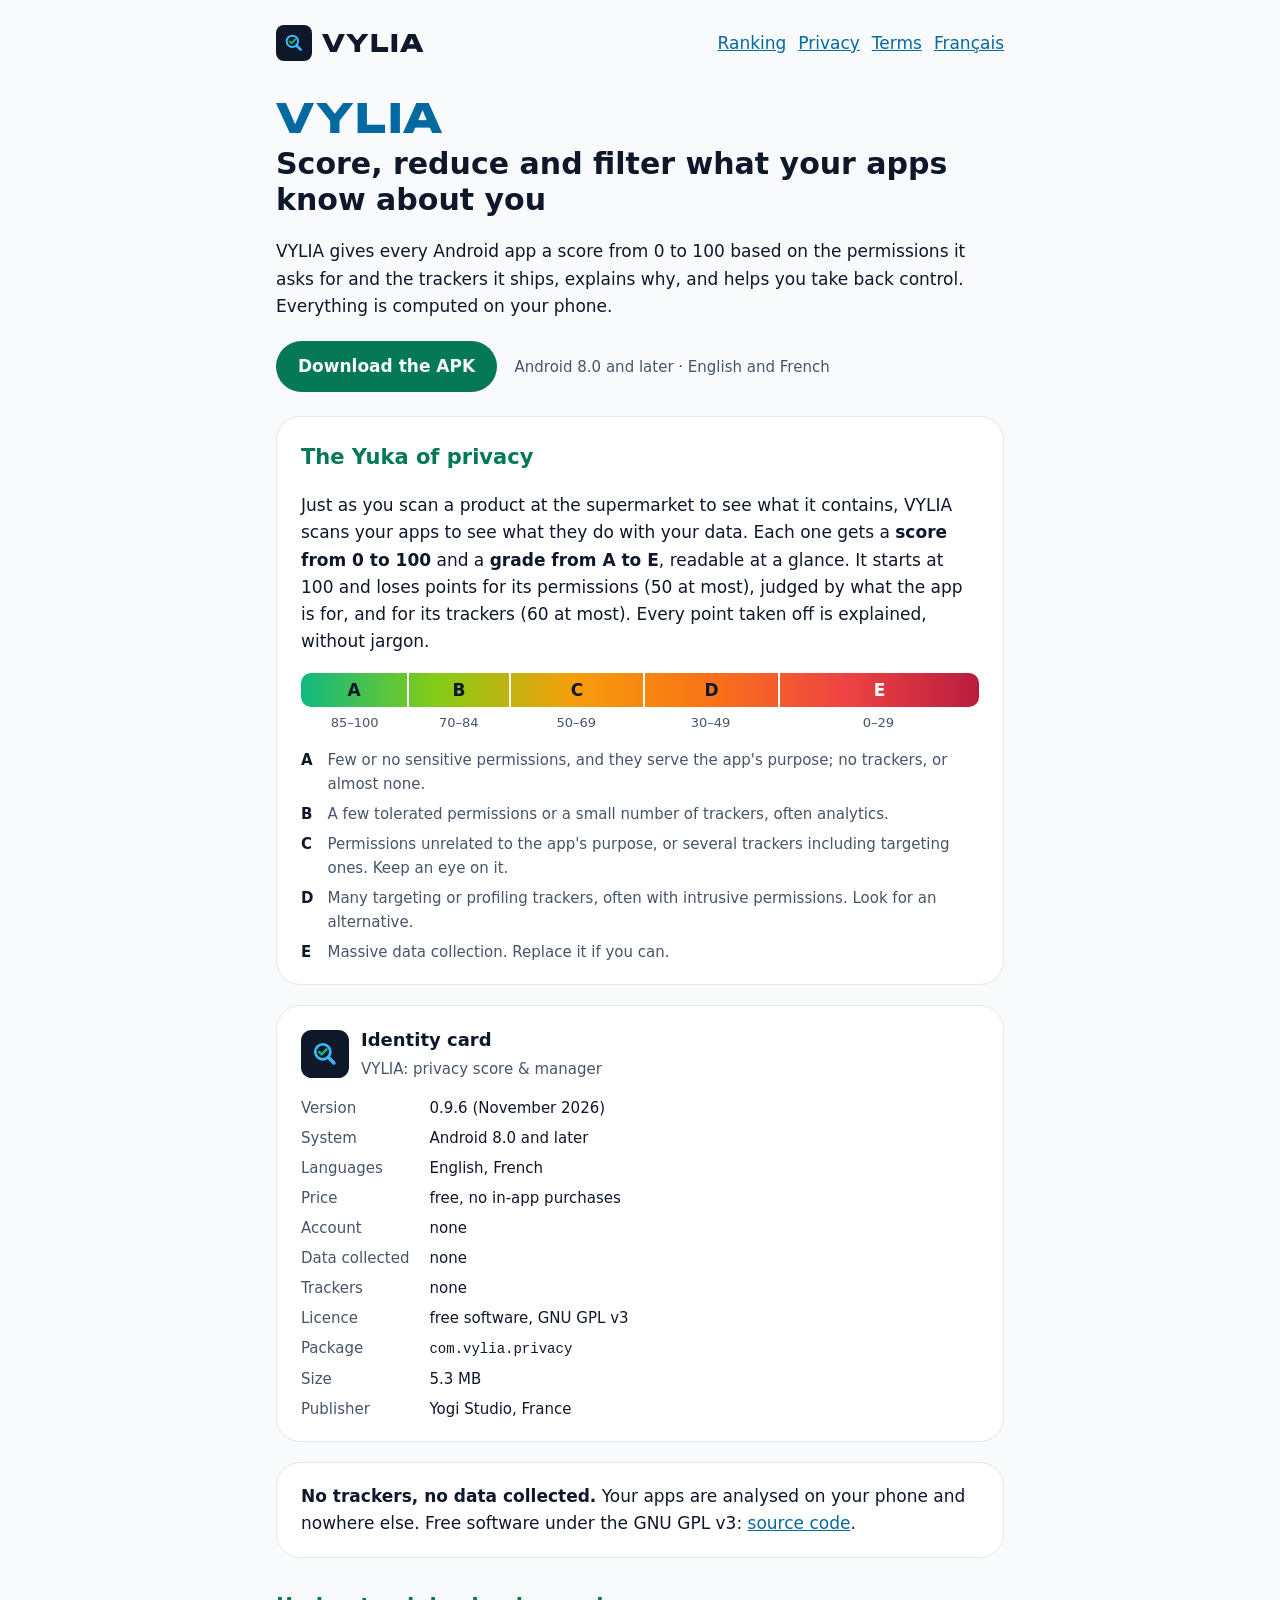
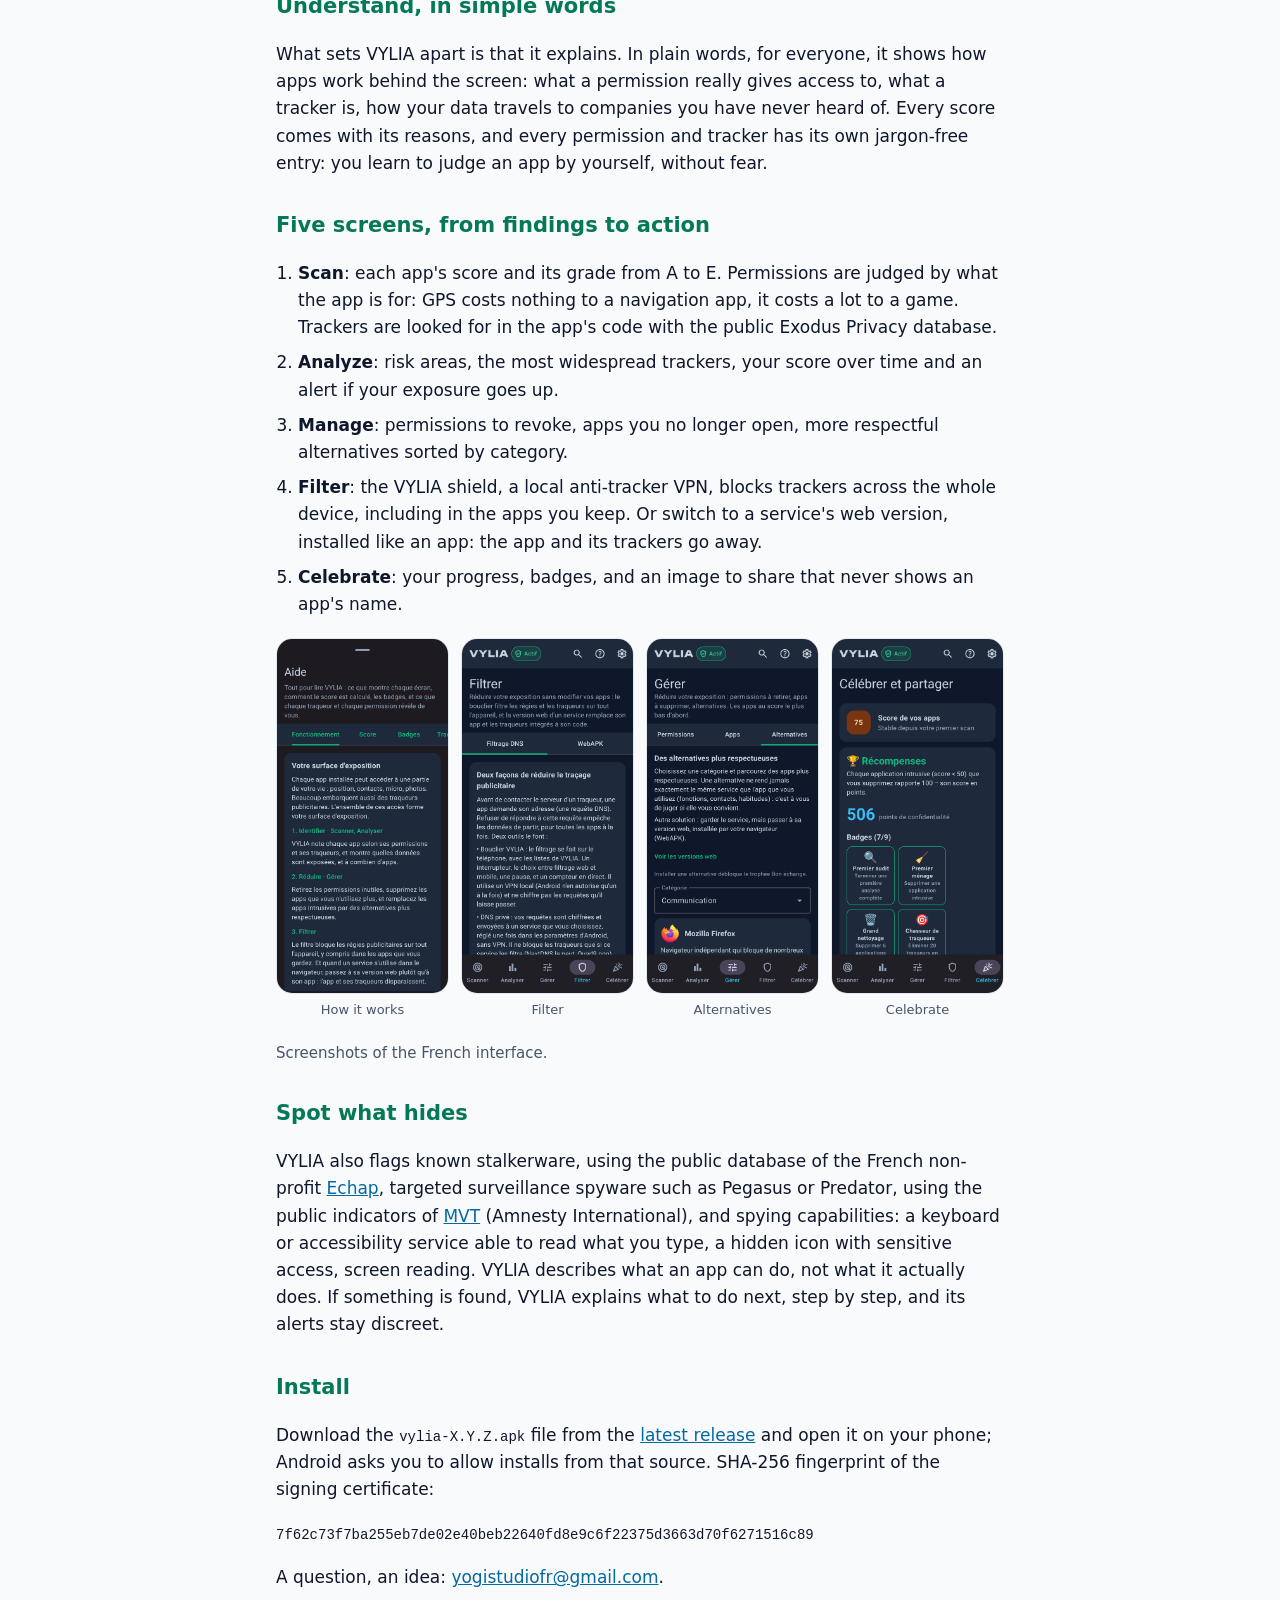
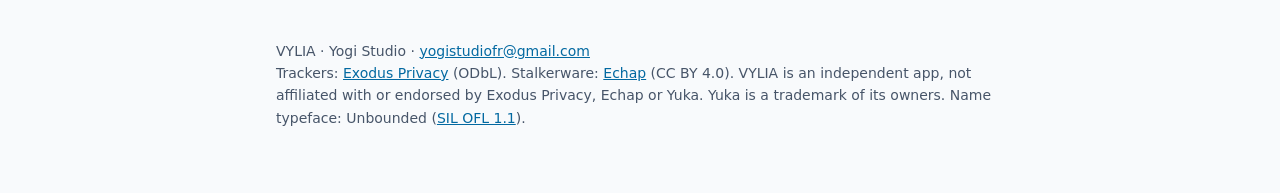
==== commit fde907eb: "Ranking page: English version, bad examples, versions box, deeper analysis - ranking.html: English v" ====
--- a/index.html
+++ b/index.html
@@ -14,7 +14,7 @@
 <main>
 <header>
   <a class="logo" href="./"><img src="assets/logo.svg" alt="" width="36" height="36"><span class="wordmark">VYLIA</span></a>
-  <nav><a href="privacy.html">Privacy</a><a href="terms.html">Terms</a><a href="fr/" hreflang="fr" lang="fr">Français</a></nav>
+  <nav><a href="ranking.html">Ranking</a><a href="privacy.html">Privacy</a><a href="terms.html">Terms</a><a href="fr/" hreflang="fr" lang="fr">Français</a></nav>
 </header>
 
 <h1><span class="wordmark">VYLIA</span>Score, reduce and filter what your apps know about you</h1>
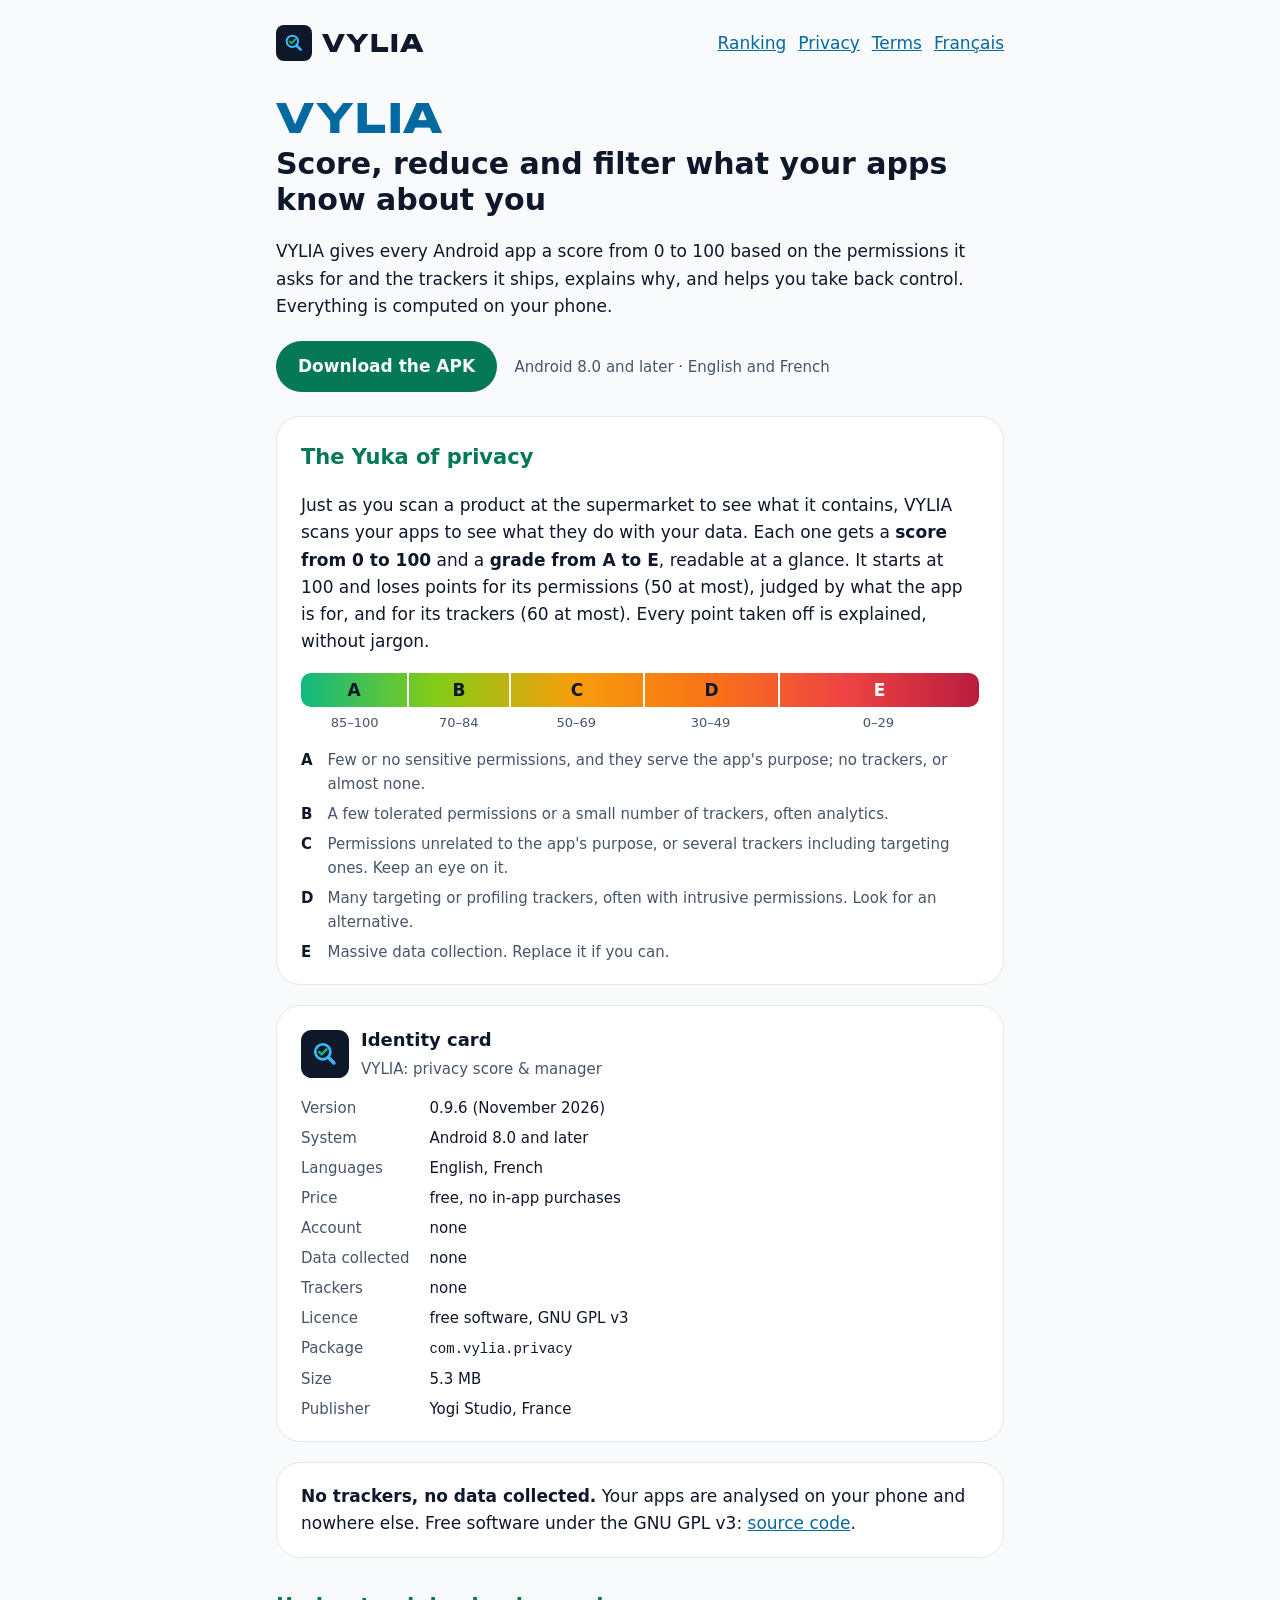
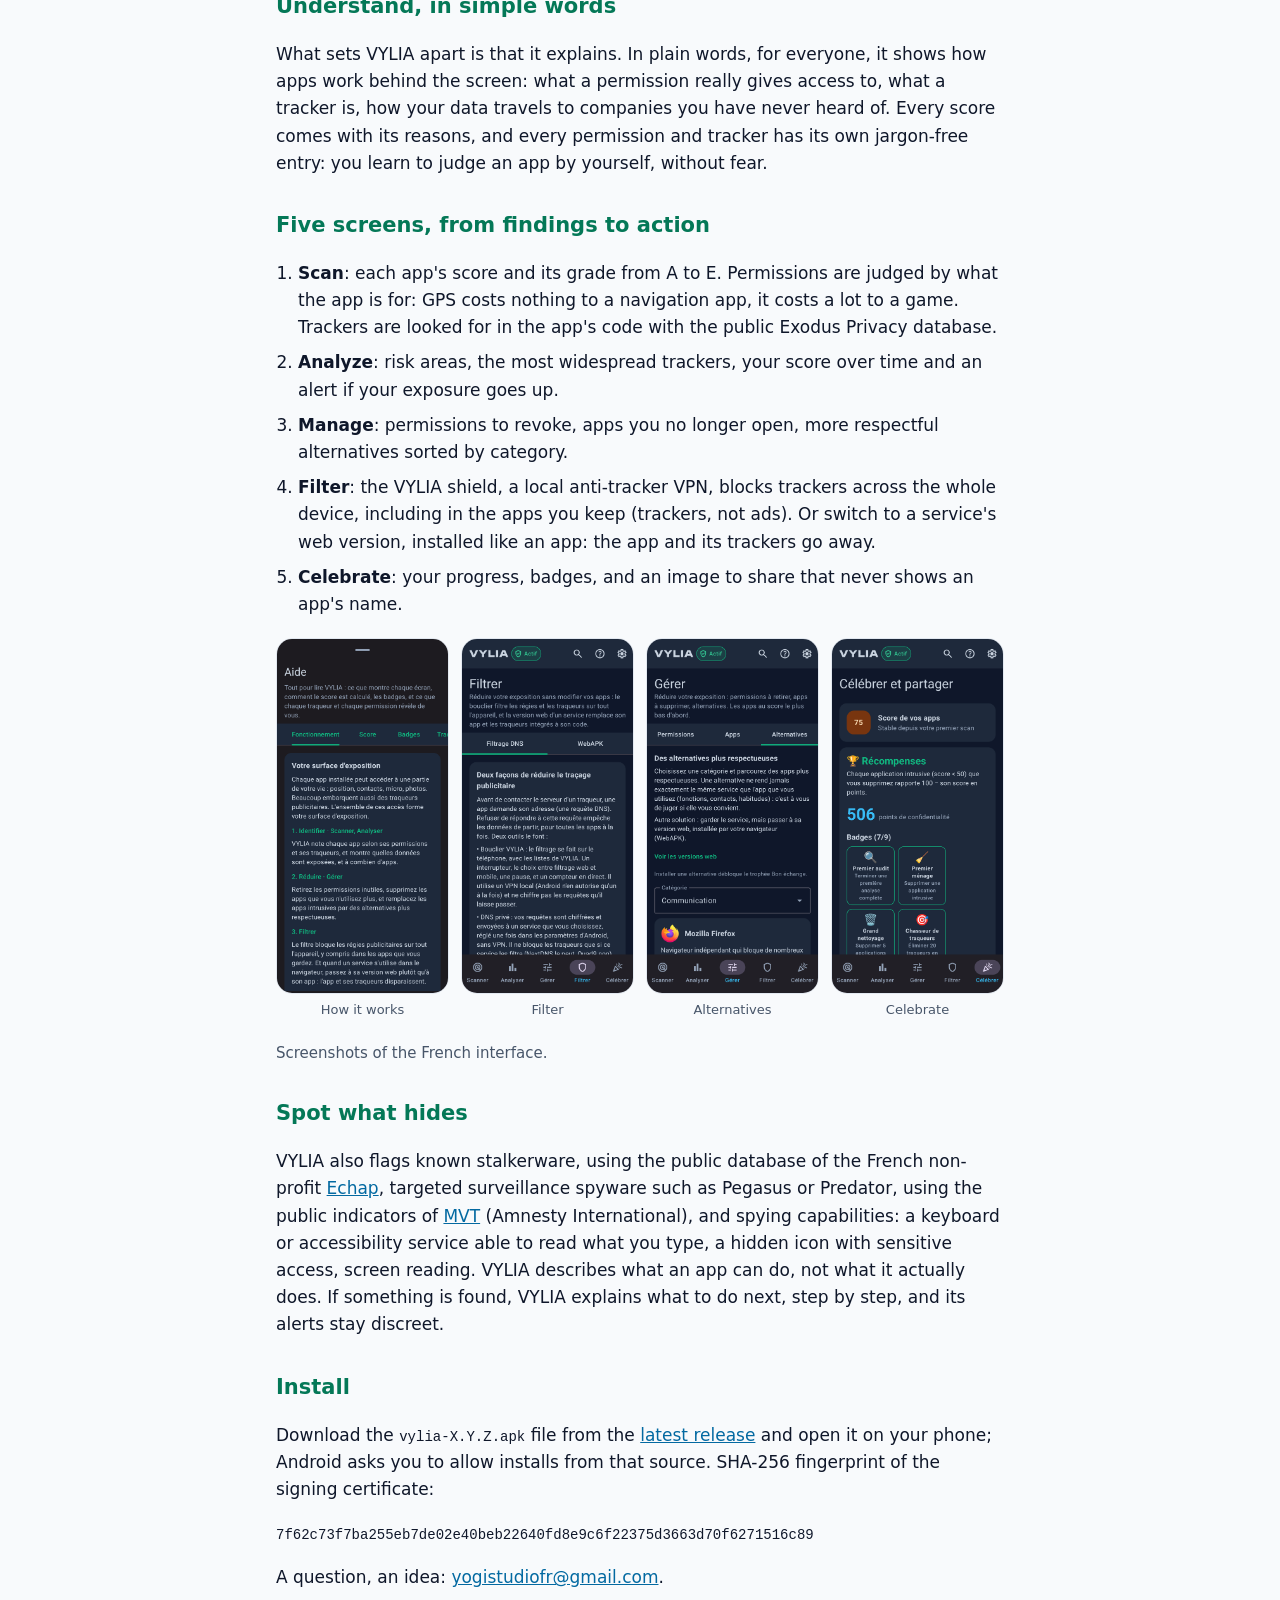
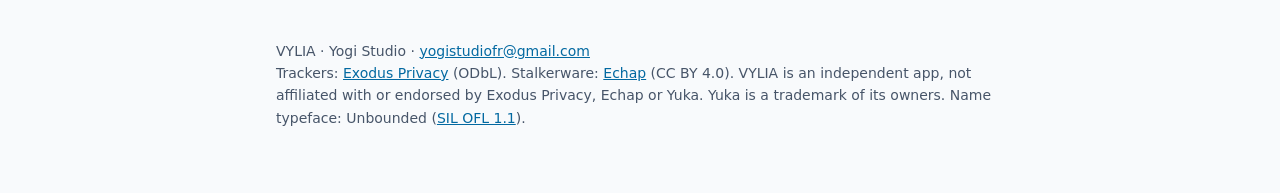
==== commit a8578938: "Shield: trackers, not ads; EasyPrivacy as the only blocklist The app's Shield no longer embeds ad li" ====
--- a/index.html
+++ b/index.html
@@ -81,7 +81,7 @@
   <li><strong>Manage</strong>: permissions to revoke, apps you no longer open, more respectful alternatives sorted by
     category.</li>
   <li><strong>Filter</strong>: the VYLIA shield, a local anti-tracker VPN, blocks trackers across the whole device, including
-    in the apps you keep. Or switch to a service's web version, installed like an app: the app and its trackers go away.</li>
+    in the apps you keep (trackers, not ads). Or switch to a service's web version, installed like an app: the app and its trackers go away.</li>
   <li><strong>Celebrate</strong>: your progress, badges, and an image to share that never shows an app's name.</li>
 </ol>
 
